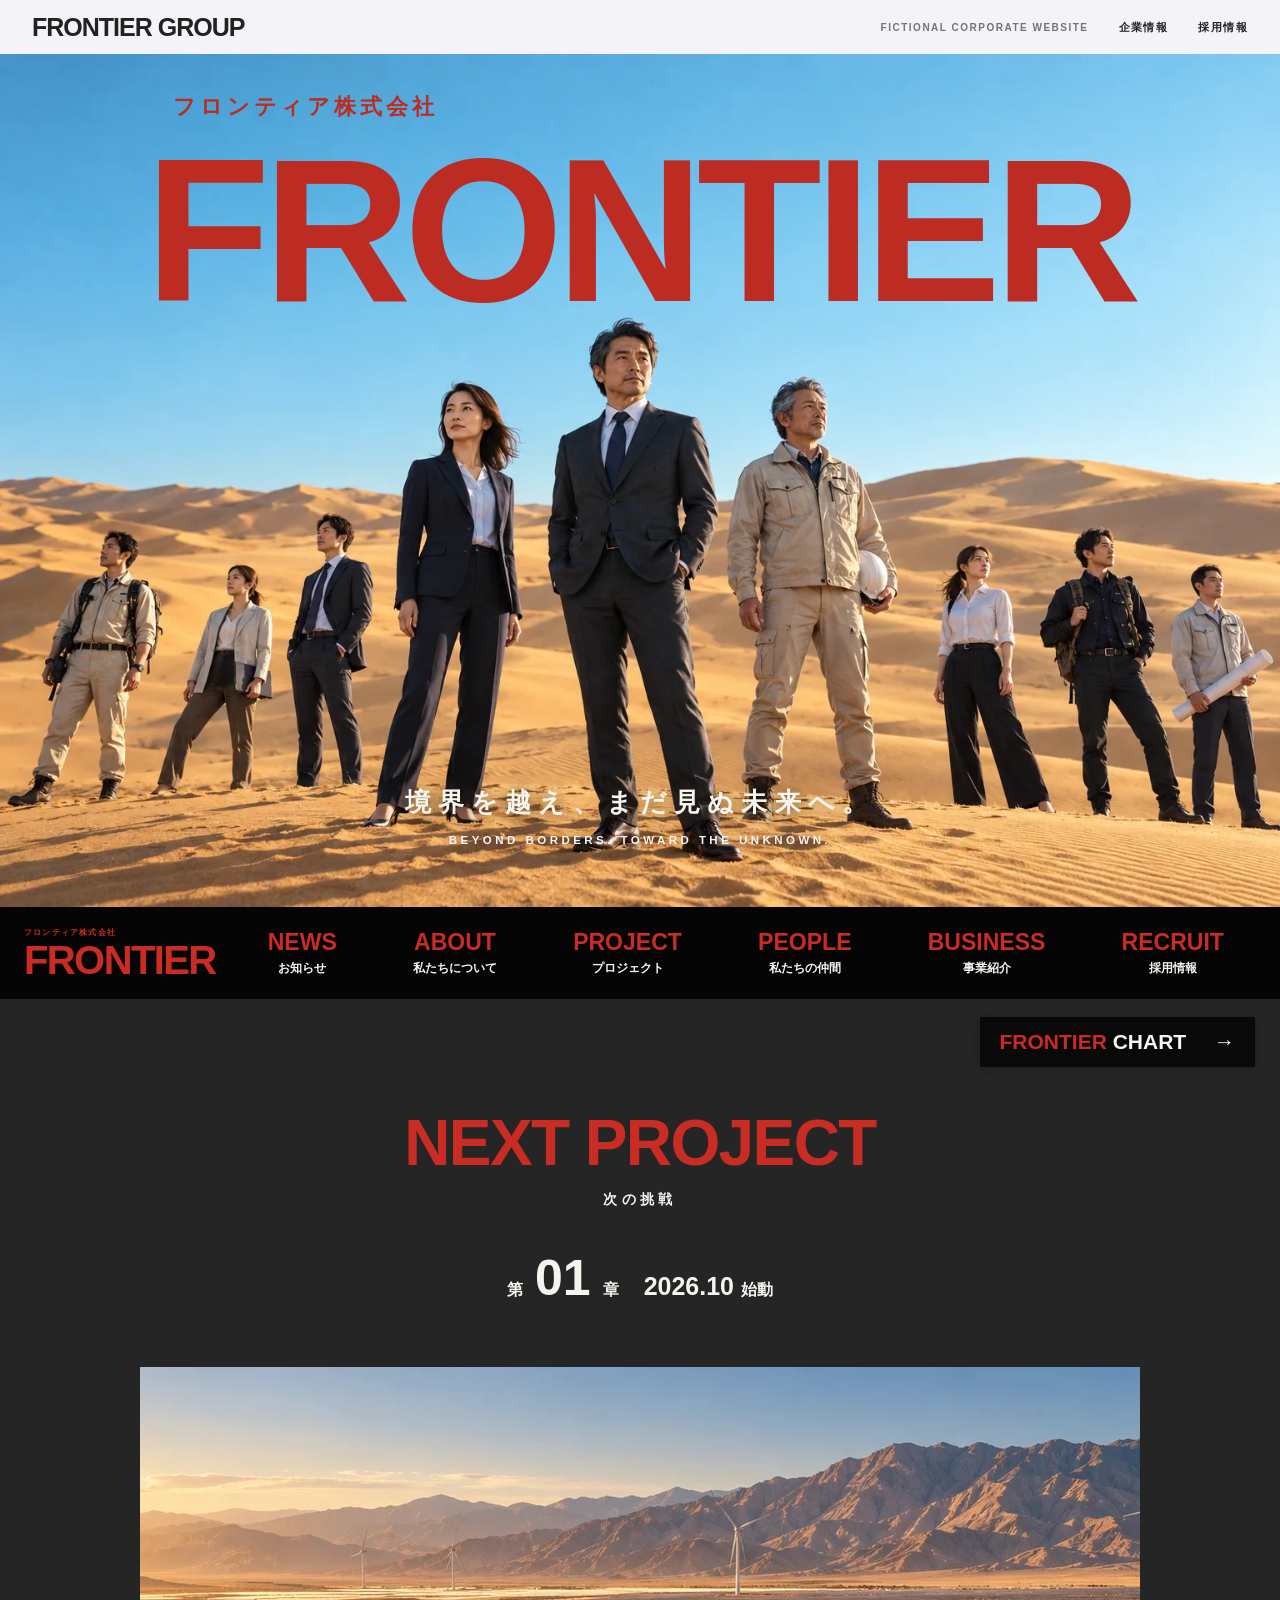
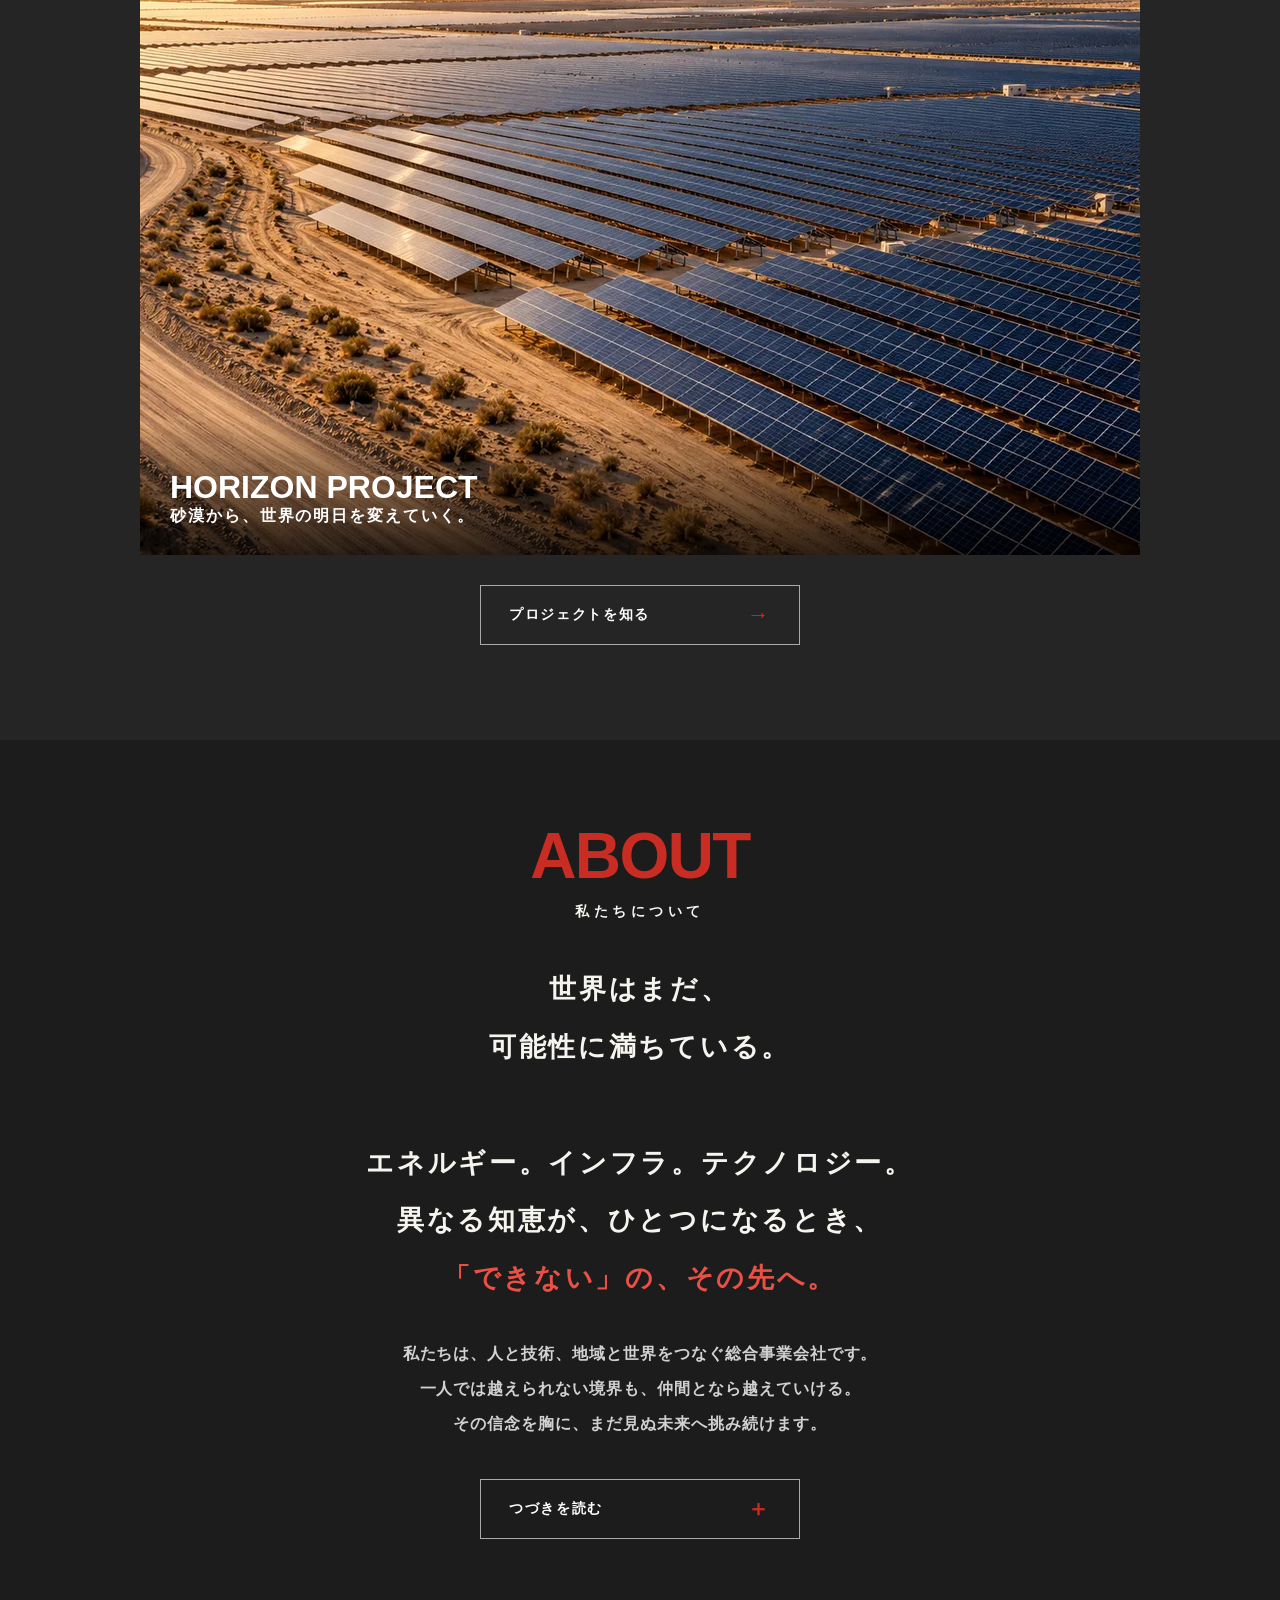
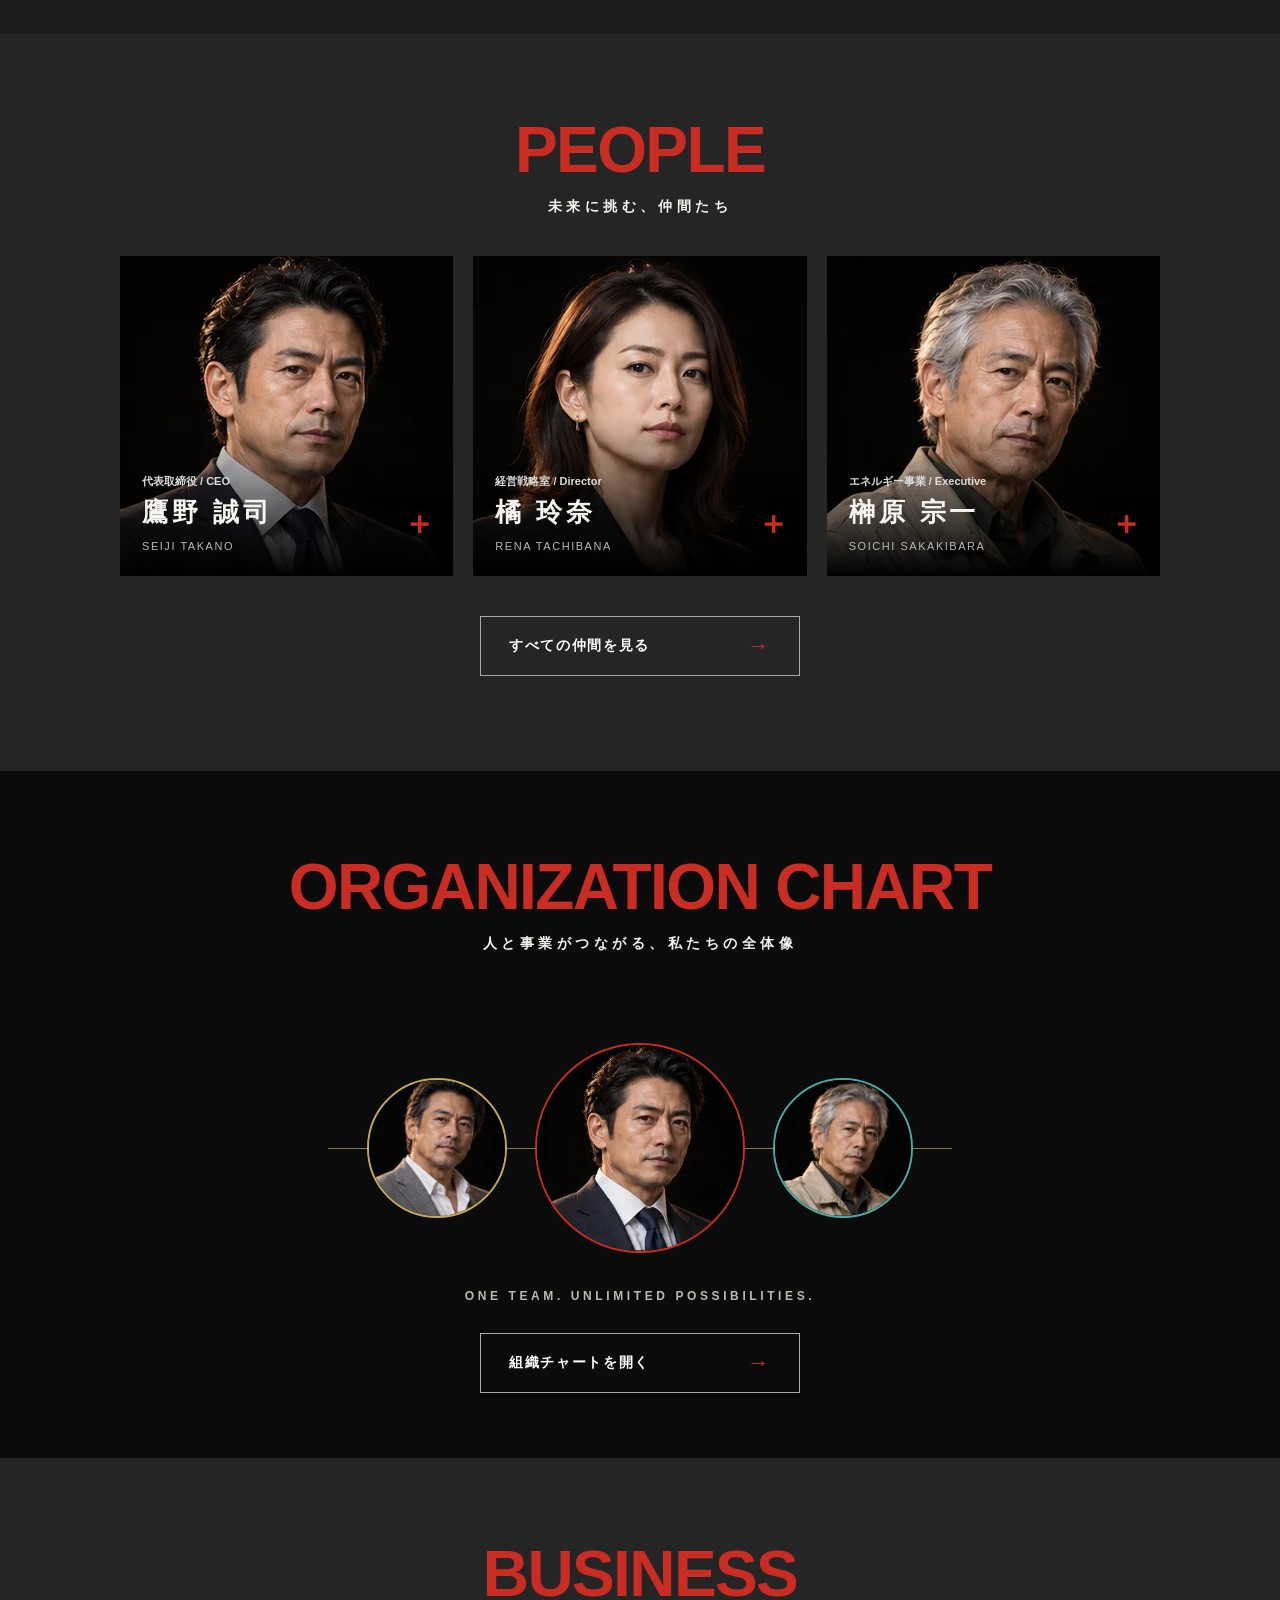
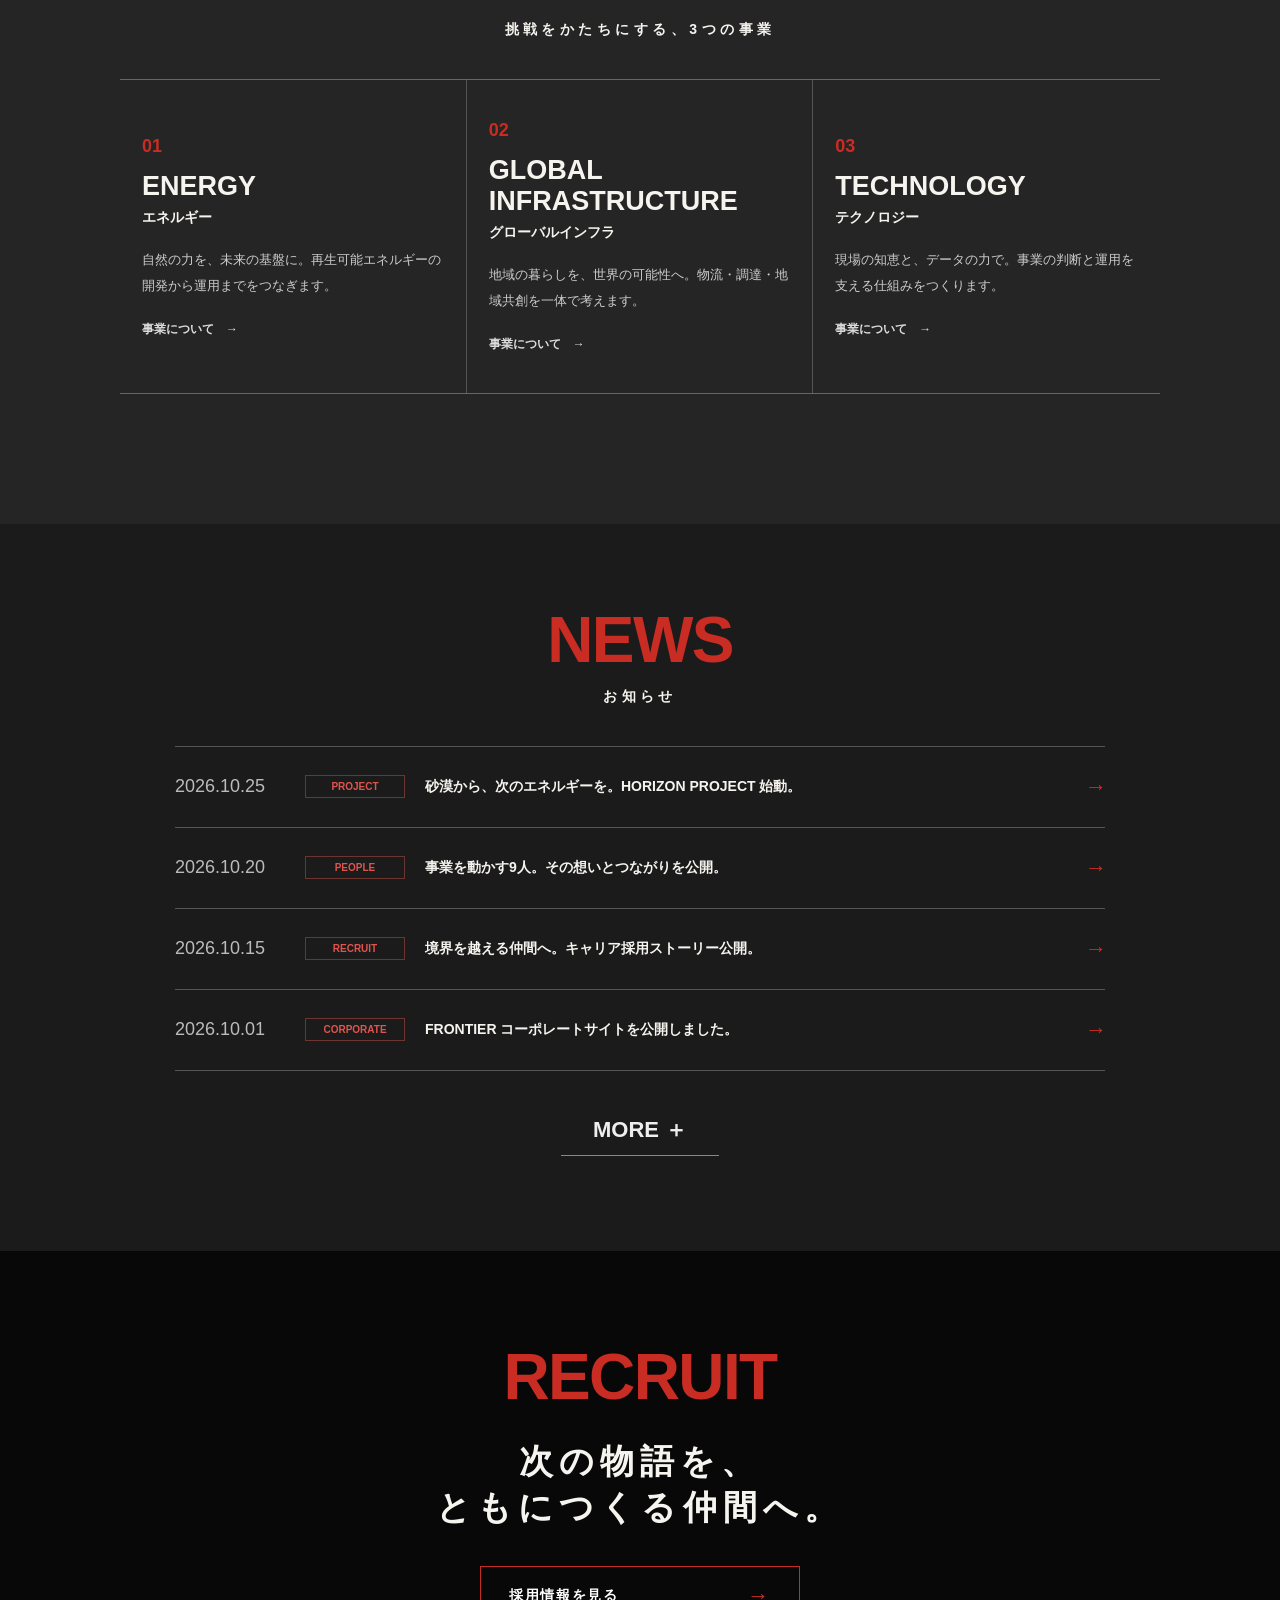
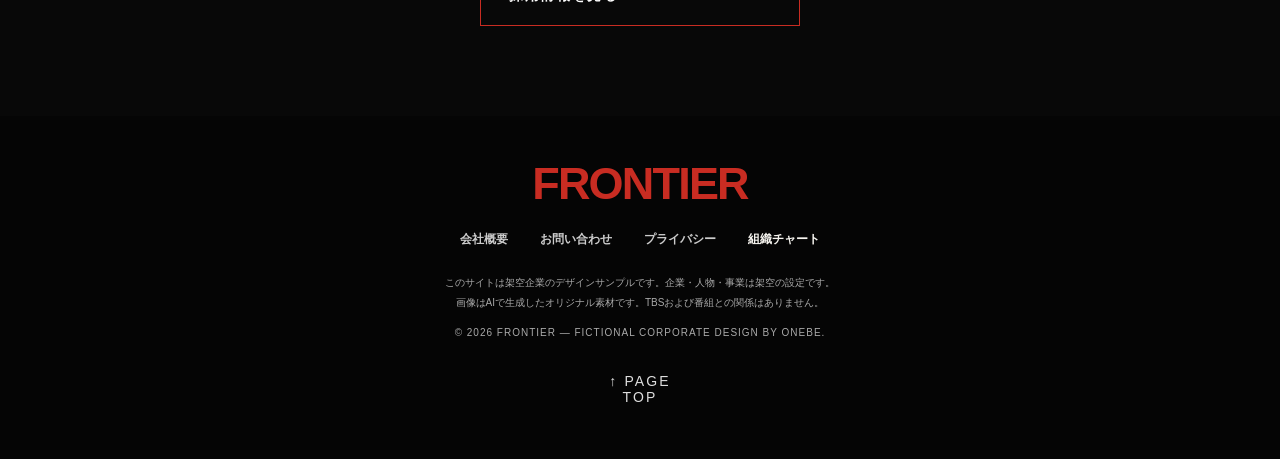
==== index.html @ ee570818 "Build FRONTIER corporate website and interactive organization chart" ====
<!doctype html><html lang="ja"><head><meta charset="UTF-8"><meta name="viewport" content="width=device-width,initial-scale=1"><title>境界を越え、まだ見ぬ未来へ。｜FRONTIER</title><meta name="description" content="境界を越え、まだ見ぬ未来へ。架空の総合事業会社FRONTIERの企業サイト。OneBeによるデザインスタディです。"><meta name="robots" content="noindex,nofollow"><meta name="theme-color" content="#090909"><meta property="og:title" content="FRONTIER — 境界を越え、まだ見ぬ未来へ。"><meta property="og:description" content="架空企業のコーポレートサイトと、事業をつなぐインタラクティブ組織チャート。"><meta property="og:type" content="website"><meta property="og:image" content="https://onebe-inc.github.io/frontier-corporate-demo/assets/og.jpg"><meta property="og:url" content="https://onebe-inc.github.io/frontier-corporate-demo/"><link rel="canonical" href="https://onebe-inc.github.io/frontier-corporate-demo/"><link rel="stylesheet" href="styles.css"><link rel="icon" href="data:,"><script defer src="data.js"></script><script defer src="app.js"></script></head><body id="top"><a class="skip" href="#main">本文へ移動</a><header class="utility"><strong>FRONTIER GROUP</strong><div class="utility-right"><span class="demo">FICTIONAL CORPORATE WEBSITE</span><a href="#about">企業情報</a><a href="#recruit">採用情報</a></div></header><section class="hero" aria-labelledby="hero-heading"><picture><source media="(max-width:680px)" srcset="assets/hero-mobile.webp"><img src="assets/hero.webp" width="1536" height="1024" alt="広大な砂漠に立つ、フロンティアの9人の仲間。AI生成による架空の人物。" fetchpriority="high"></picture><h1 class="hero-title" id="hero-heading"><small>フロンティア株式会社</small>FRONTIER</h1><div class="hero-copy">境界を越え、まだ見ぬ未来へ。<small>BEYOND BORDERS. TOWARD THE UNKNOWN.</small></div></section><nav class="nav" aria-label="メインナビゲーション"><a class="brand" href="./" aria-label="FRONTIER トップ"><small>フロンティア株式会社</small>FRONTIER</a><button class="menu-toggle" aria-expanded="false" aria-controls="nav-links">MENU ＋</button><div class="nav-links" id="nav-links"><a href="#news"><b>NEWS</b><span>お知らせ</span></a><a href="#about"><b>ABOUT</b><span>私たちについて</span></a><a href="#project"><b>PROJECT</b><span>プロジェクト</span></a><a href="#people"><b>PEOPLE</b><span>私たちの仲間</span></a><a href="#business"><b>BUSINESS</b><span>事業紹介</span></a><a href="#recruit"><b>RECRUIT</b><span>採用情報</span></a></div></nav><main id="main"><div class="board-link"><a href="chart/"><em>FRONTIER</em> CHART <span>→</span></a></div><section class="section project-section" id="project"><div class="section-inner"><h2 class="section-heading">NEXT PROJECT</h2><p class="section-subtitle">次の挑戦</p><p class="project-kicker"><span>第</span><strong>01</strong><span>章</span>　2026.10 <span>始動</span></p><button class="project-photo" data-content="project" aria-label="HORIZON PROJECTの詳細を見る" style="padding:0;border:0;color:white;background:#111"><img src="assets/project.webp" width="1400" height="788" loading="lazy" decoding="async" alt="砂漠の太陽光発電施設と風力タービン。架空プロジェクトのイメージ。"><span class="project-caption"><b>HORIZON PROJECT</b><span>砂漠から、世界の明日を変えていく。</span></span></button><button class="outline-link" data-content="project">プロジェクトを知る<span class="arrow">→</span></button></div></section><section class="section intro" id="about"><div class="section-inner"><h2 class="section-heading">ABOUT</h2><p class="section-subtitle">私たちについて</p><p class="intro-copy">世界はまだ、<br>可能性に満ちている。<br><br>エネルギー。インフラ。テクノロジー。<br>異なる知恵が、ひとつになるとき、<br><span class="accent">「できない」の、その先へ。</span><br><span class="small-copy">私たちは、人と技術、地域と世界をつなぐ総合事業会社です。<br>一人では越えられない境界も、仲間となら越えていける。<br>その信念を胸に、まだ見ぬ未来へ挑み続けます。</span></p><div class="intro-expand" id="intro-expand" hidden>FRONTIERが大切にするのは、現場で考え、ともにつくること。地域の暮らしに耳を傾け、異なる専門性を持つチームが、事業の構想から運用まで関わります。私たちの挑戦は、次の世代へ続く選択肢を増やすことです。</div><button class="outline-link" id="about-more" aria-expanded="false" aria-controls="intro-expand">つづきを読む<span class="arrow">＋</span></button></div></section><section class="section" id="people"><div class="section-inner"><h2 class="section-heading">PEOPLE</h2><p class="section-subtitle">未来に挑む、仲間たち</p><div class="people-grid"><button class="person-card" data-person="1" aria-label="鷹野 誠司のプロフィールを見る"><img src="assets/person-1.webp" width="480" height="320" loading="lazy" decoding="async" alt="鷹野 誠司の架空ポートレート"><span class="person-caption"><small>代表取締役 / CEO</small><strong>鷹野 誠司</strong><em>SEIJI TAKANO</em></span><span class="plus" aria-hidden="true">＋</span></button><button class="person-card" data-person="2" aria-label="橘 玲奈のプロフィールを見る"><img src="assets/person-2.webp" width="480" height="320" loading="lazy" decoding="async" alt="橘 玲奈の架空ポートレート"><span class="person-caption"><small>経営戦略室 / Director</small><strong>橘 玲奈</strong><em>RENA TACHIBANA</em></span><span class="plus" aria-hidden="true">＋</span></button><button class="person-card" data-person="3" aria-label="榊原 宗一のプロフィールを見る"><img src="assets/person-3.webp" width="480" height="320" loading="lazy" decoding="async" alt="榊原 宗一の架空ポートレート"><span class="person-caption"><small>エネルギー事業 / Executive</small><strong>榊原 宗一</strong><em>SOICHI SAKAKIBARA</em></span><span class="plus" aria-hidden="true">＋</span></button></div><a class="outline-link" href="chart/">すべての仲間を見る<span class="arrow">→</span></a></div></section><section class="section network-section"><h2 class="section-heading">ORGANIZATION CHART</h2><p class="section-subtitle">人と事業がつながる、私たちの全体像</p><a class="network-preview" href="chart/" aria-label="組織チャートを開く"><img src="assets/person-9.webp" width="140" height="140" loading="lazy" alt="海外事業"><img src="assets/person-1.webp" width="210" height="210" loading="lazy" alt="経営"><img src="assets/person-3.webp" width="140" height="140" loading="lazy" alt="エネルギー事業"><span class="network-word">ONE TEAM. UNLIMITED POSSIBILITIES.</span></a><a class="outline-link" href="chart/">組織チャートを開く<span class="arrow">→</span></a></section><section class="section" id="business"><div class="section-inner"><h2 class="section-heading">BUSINESS</h2><p class="section-subtitle">挑戦をかたちにする、3つの事業</p><div class="business-list"><button class="business-item" data-content="energy"><span class="num">01</span><h3>ENERGY</h3><b>エネルギー</b><p>自然の力を、未来の基盤に。再生可能エネルギーの開発から運用までをつなぎます。</p><span class="business-more">事業について　→</span></button><button class="business-item" data-content="global"><span class="num">02</span><h3>GLOBAL INFRASTRUCTURE</h3><b>グローバルインフラ</b><p>地域の暮らしを、世界の可能性へ。物流・調達・地域共創を一体で考えます。</p><span class="business-more">事業について　→</span></button><button class="business-item" data-content="technology"><span class="num">03</span><h3>TECHNOLOGY</h3><b>テクノロジー</b><p>現場の知恵と、データの力で。事業の判断と運用を支える仕組みをつくります。</p><span class="business-more">事業について　→</span></button></div></div></section><section class="section news-section" id="news"><div class="section-inner"><h2 class="section-heading">NEWS</h2><p class="section-subtitle">お知らせ</p><div class="news-list"><button class="news-row"  data-content="project"><time>2026.10.25</time><span class="tag">PROJECT</span><strong>砂漠から、次のエネルギーを。HORIZON PROJECT 始動。</strong><span class="arrow">→</span></button><button class="news-row"  data-content="people"><time>2026.10.20</time><span class="tag">PEOPLE</span><strong>事業を動かす9人。その想いとつながりを公開。</strong><span class="arrow">→</span></button><button class="news-row"  data-content="recruit"><time>2026.10.15</time><span class="tag">RECRUIT</span><strong>境界を越える仲間へ。キャリア採用ストーリー公開。</strong><span class="arrow">→</span></button><button class="news-row"  data-content="launch"><time>2026.10.01</time><span class="tag">CORPORATE</span><strong>FRONTIER コーポレートサイトを公開しました。</strong><span class="arrow">→</span></button><button class="news-row extra-news" hidden data-content="global"><time>2026.09.24</time><span class="tag">BUSINESS</span><strong>地域とともにつくる、これからのインフラ。</strong><span class="arrow">→</span></button><button class="news-row extra-news" hidden data-content="technology"><time>2026.09.10</time><span class="tag">TECHNOLOGY</span><strong>現場の知恵とデータを、ひとつの力に。</strong><span class="arrow">→</span></button></div><button class="more-button" id="news-more" aria-expanded="false">MORE ＋</button></div></section><section class="recruit" id="recruit"><h2 class="section-heading">RECRUIT</h2><p>次の物語を、<br>ともにつくる仲間へ。</p><button class="outline-link" data-content="recruit">採用情報を見る<span class="arrow">→</span></button></section></main><footer class="footer"><a class="brand" href="#top">FRONTIER</a><div class="footer-links"><button data-content="company">会社概要</button><button data-content="contact">お問い合わせ</button><button data-content="privacy">プライバシー</button><a href="chart/">組織チャート</a></div><p>このサイトは架空企業のデザインサンプルです。企業・人物・事業は架空の設定です。<br>画像はAIで生成したオリジナル素材です。TBSおよび番組との関係はありません。</p><p class="copyright">© 2026 FRONTIER — FICTIONAL CORPORATE DESIGN BY ONEBE.</p><a class="top-link" href="#top">↑ PAGE TOP</a></footer><dialog id="detail-dialog" aria-labelledby="dialog-title"><button class="dialog-close" aria-label="閉じる">×</button><div class="dialog-content" id="dialog-content"></div></dialog></body></html>
---- styles.css ----
@font-face{font-family:Oswald;src:url('./assets/oswald.woff2') format('woff2');font-style:normal;font-weight:600 700;font-display:swap}
:root{--red:#c82c22;--bg:#252525;--ink:#f6f4ef;--muted:#c0bdb9;--line:#505050;--english:Oswald,Impact,'Arial Narrow',sans-serif}
*{box-sizing:border-box}html{scroll-behavior:smooth;scroll-padding-top:100px}body{margin:0;background:var(--bg);color:var(--ink);font-family:'Noto Sans JP','Yu Gothic',Meiryo,sans-serif;font-weight:600}button,input,textarea,select{font:inherit}a{color:inherit;text-decoration:none}button{color:inherit;cursor:pointer}img{display:block;max-width:100%}button,a{-webkit-tap-highlight-color:transparent}a:focus-visible,button:focus-visible,input:focus-visible,textarea:focus-visible,select:focus-visible{outline:3px solid #f0ce50;outline-offset:5px}button{border:0}::selection{background:var(--red);color:white}[hidden]{display:none!important}.skip{position:fixed;left:12px;top:-60px;background:white;color:black;padding:12px;z-index:100}.skip:focus{top:10px}.english{font-family:var(--english);font-weight:700}.utility{height:54px;background:#f4f3f7;color:#222;display:flex;align-items:center;justify-content:space-between;padding:0 32px;font-size:11px;letter-spacing:.13em}.utility strong{font-family:var(--english);font-size:25px;letter-spacing:-.04em}.utility-right{display:flex;gap:30px;align-items:center}.utility .demo{color:#737373;font-size:10px;letter-spacing:.15em}
.hero{position:relative;width:100%;aspect-ratio:3/2;overflow:hidden;background:#7cb8da}.hero>picture,.hero>picture img{width:100%;height:100%;object-fit:cover}.hero-title{position:absolute;top:6.5%;left:0;width:100%;margin:0;text-align:center;color:#bd2c23;line-height:.95;font:700 clamp(60px,17.5vw,290px)/1 var(--english);letter-spacing:-.035em}.hero-title small{display:block;font:800 clamp(12px,1.7vw,28px)/1.4 'Yu Gothic',sans-serif;letter-spacing:.18em;text-align:left;margin-left:13.5%;margin-bottom:.25em}.hero-copy{position:absolute;bottom:6.5%;left:0;width:100%;text-align:center;text-shadow:0 2px 18px #392615;font-size:clamp(14px,2vw,30px);letter-spacing:.28em}.hero-copy small{display:block;font:600 clamp(9px,.9vw,14px)/2 var(--english);letter-spacing:.3em;margin-top:9px}.nav{position:sticky;top:0;background:#050505;z-index:30;min-height:90px;display:flex;align-items:center;padding:12px 24px;gap:20px}.brand{font:700 40px/1 var(--english);letter-spacing:-.04em;color:var(--red);white-space:nowrap}.brand small{display:block;font:800 8px/1.8 'Yu Gothic',sans-serif;letter-spacing:.15em}.nav-links{display:flex;align-items:center;justify-content:space-around;width:100%;gap:12px}.nav-links a{display:flex;flex-direction:column;text-align:center;gap:3px;padding:10px 8px}.nav-links a b{font:700 clamp(16px,1.8vw,26px)/1.2 var(--english);color:var(--red)}.nav-links a span{font-size:12px;white-space:nowrap}.nav-links a:hover b{color:white}.nav-links a.active b{color:white}.menu-toggle{display:none;background:none;font:600 16px var(--english);padding:10px}.board-link{display:flex;justify-content:flex-end;padding:18px 25px 0;background:var(--bg)}.board-link a{background:#090909;padding:13px 20px;font:700 21px var(--english);box-shadow:0 2px 8px #0003}.board-link em{font-style:normal;color:var(--red)}.board-link span{margin-left:22px}
.section{padding:80px 24px 95px;text-align:center}.section-heading{margin:0;color:var(--red);font:700 clamp(42px,5vw,70px)/1.15 var(--english);letter-spacing:-.025em}.section-subtitle{margin:10px 0 40px;font-size:14px;letter-spacing:.32em}.section-inner{width:min(1040px,100%);margin:auto}.project-section{padding-top:40px}.project-kicker{font:600 25px var(--english);margin:30px 0}.project-kicker strong{font-size:50px;margin:0 12px}.project-kicker span{font-family:'Yu Gothic',sans-serif;font-size:16px}.project-photo{position:relative;width:min(1000px,100%);margin:30px auto;overflow:hidden}.project-photo img{aspect-ratio:16/8.5;object-fit:cover;transition:transform .65s}.project-photo:hover img{transform:scale(1.025)}.project-caption{position:absolute;bottom:0;left:0;right:0;text-align:left;padding:50px 30px 28px;background:linear-gradient(transparent,#000c)}.project-caption b{font:700 32px var(--english);display:block}.project-caption span{font-size:16px;letter-spacing:.12em}.outline-link{display:inline-flex;align-items:center;justify-content:space-between;gap:50px;min-width:320px;border:1px solid #aaa;padding:18px 28px;background:transparent;color:white;font-size:14px;letter-spacing:.12em;transition:background .2s}.outline-link:hover{background:#080808}.outline-link .arrow{font-size:22px;line-height:1;color:var(--red)}.intro{background:#1c1c1c}.intro-copy{font-size:clamp(18px,2.1vw,29px);line-height:2.15;letter-spacing:.1em;margin:0 auto 38px;max-width:900px}.intro-copy .accent{color:#ea5045}.intro-copy .small-copy{font-size:16px;letter-spacing:.06em;line-height:2.2;display:block;margin:28px auto 0;max-width:680px;color:#d1d1d1}.intro-expand{max-width:680px;margin:30px auto;text-align:left;font-size:15px;line-height:2.2;color:#ccc}.people-grid{display:grid;grid-template-columns:repeat(3,1fr);gap:20px;margin:0 auto 40px}.person-card{position:relative;padding:0;background:#050505;text-align:left;overflow:hidden}.person-card img{width:100%;aspect-ratio:1/1.06;object-fit:cover;object-position:50% 30%;transition:transform .4s}.person-card:hover img{transform:scale(1.04)}.person-caption{position:absolute;bottom:0;left:0;right:0;padding:55px 22px 22px;background:linear-gradient(transparent,#000)}.person-caption small{font-size:11px;color:#ddd}.person-caption strong{display:block;font-size:26px;letter-spacing:.15em;margin:6px 0}.person-caption em{font:500 11px var(--english);font-style:normal;letter-spacing:.14em;color:#b9b9b9}.person-card .plus{position:absolute;right:18px;bottom:30px;color:var(--red);font-size:32px}.network-section{background:#0b0b0b;padding-bottom:65px}.network-preview{position:relative;max-width:780px;height:310px;margin:0 auto 30px;display:flex;align-items:center;justify-content:center;gap:28px}.network-preview:before{content:'';height:1px;background:#8c7850;position:absolute;top:50%;left:10%;right:10%}.network-preview img{width:140px;height:140px;object-fit:cover;border:2px solid #c6aa52;border-radius:50%;position:relative}.network-preview img:nth-child(2){width:210px;height:210px;border-color:var(--red)}.network-preview img:nth-child(3){border-color:#4aaba5}.network-preview .network-word{position:absolute;bottom:0;font:600 12px var(--english);letter-spacing:.3em;color:#bdb9b0}.business-list{display:grid;grid-template-columns:repeat(3,1fr);gap:0;border-top:1px solid #666;border-bottom:1px solid #666;margin:0 auto 35px}.business-item{padding:40px 22px;border-right:1px solid #555;text-align:left;background:none}.business-item:last-child{border-right:0}.business-item .num{font:600 18px var(--english);color:var(--red)}.business-item h3{font:700 27px var(--english);margin:14px 0 6px}.business-item b{font-size:14px}.business-item p{font-size:13px;font-weight:500;line-height:2;color:#ccc;margin:20px 0}.business-item:hover{background:#1c1c1c}.business-item .business-more{color:#ddd;font-size:12px}.news-section{background:#1b1b1b}.news-list{text-align:left;max-width:930px;margin:0 auto 34px;border-top:1px solid #555}.news-row{width:100%;display:grid;grid-template-columns:110px 100px 1fr 20px;align-items:center;gap:20px;padding:27px 0;border-bottom:1px solid #555;background:none;text-align:left}.news-row time{font:500 18px var(--english);color:#bbb}.news-row .tag{font-size:10px;color:#df554d;border:1px solid #6c3530;text-align:center;padding:5px}.news-row strong{font-size:14px;line-height:1.8}.news-row .arrow{color:var(--red);font-size:22px}.news-row:hover strong{color:#ed635b}.more-button{background:none;color:#eee;padding:10px 32px;font:600 22px var(--english);border-bottom:1px solid #888}.recruit{padding:90px 24px;background:#080808;text-align:center}.recruit p{font-size:clamp(20px,3vw,34px);letter-spacing:.18em;margin:25px auto 35px}.recruit .outline-link{border-color:var(--red)}.footer{text-align:center;padding:45px 24px 24px;background:#050505}.footer .brand{display:inline-block;font-size:45px}.footer-links{display:flex;justify-content:center;gap:32px;font-size:12px;margin:25px 0}.footer-links button{background:none;padding:0;color:#ccc;font-size:12px}.footer p{font-size:10px;color:#aaa;line-height:2;font-weight:500}.footer .copyright{font-family:Arial,sans-serif;font-size:10px;letter-spacing:.1em}.top-link{display:block;margin:30px auto;width:100px;font:500 14px var(--english);color:#ddd;letter-spacing:.15em}
dialog{border:1px solid #5c5c5c;background:#171717;color:white;width:min(760px,calc(100% - 32px));max-height:88dvh;padding:0;box-shadow:0 20px 90px #0009}dialog::backdrop{background:#000c;backdrop-filter:blur(6px)}.dialog-close{position:sticky;float:right;top:12px;right:12px;margin:12px 12px 0 0;background:#292929;color:white;font-size:24px;width:42px;height:42px;z-index:3}.dialog-content{padding:55px 45px 45px}.dialog-content .eyebrow{font:600 15px var(--english);color:#ed5146;letter-spacing:.15em}.dialog-content h2{font-size:28px;line-height:1.6;margin:15px 0 25px}.dialog-content p{font-size:15px;line-height:2.1;color:#ccc}.dialog-content img{width:100%;max-height:320px;object-fit:cover}.dialog-content dl{display:grid;grid-template-columns:110px 1fr;font-size:14px;line-height:1.9}.dialog-content dt,.dialog-content dd{padding:15px 0;border-bottom:1px solid #444;margin:0}.dialog-content dt{color:#aaa}.profile-layout{display:grid;grid-template-columns:220px 1fr;gap:30px}.profile-layout img{aspect-ratio:3/4;height:100%;max-height:360px;object-fit:cover}.profile-layout h2{margin:10px 0}.profile-layout blockquote{margin:20px 0;font-size:18px;line-height:1.8;color:#eee}.demo-note{font-size:11px!important;color:#aaa!important}.contact-form{display:grid;gap:16px}.contact-form label{display:grid;gap:8px;font-size:12px}.contact-form input,.contact-form textarea,.contact-form select{width:100%;color:white;background:#272727;border:1px solid #666;padding:12px;border-radius:0}.contact-form textarea{min-height:100px;resize:vertical}.contact-form .outline-link{min-width:0;text-align:center}.form-status{border-left:3px solid var(--red);padding:12px 18px;background:#252525}
/* The chart is a functional HTML diagram. All people are generated raster photos. */
.chart-page{height:100dvh;overflow:hidden;background:#070808}.chart-page .nav{height:88px;min-height:88px;position:absolute;inset:0 0 auto;background:#000e}.chart-main{position:absolute;inset:88px 0 62px;overflow:hidden}.chart-background{position:absolute;inset:0;background:radial-gradient(ellipse at 55% 44%,#25292188,transparent 65%),#080a0b}.chart-workspace{position:absolute;inset:0;overflow:hidden;touch-action:none;cursor:grab;outline:none}.chart-workspace.dragging{cursor:grabbing}.chart-world{width:1400px;height:840px;position:absolute;transform-origin:0 0;will-change:transform}.chart-node{position:absolute;width:144px;height:144px;border:2px solid var(--group-color,#888);border-radius:50%;background:#090909;padding:0;transform:translate(-50%,-50%);overflow:visible;box-shadow:0 0 18px #0009;transition:opacity .2s,border-color .2s}.chart-node img{width:100%;height:100%;object-fit:cover;border-radius:50%;pointer-events:none}.chart-node .node-name{position:absolute;bottom:-1px;left:0;right:0;padding:28px 0 14px;border-radius:0 0 72px 72px;background:linear-gradient(transparent,#000 75%);font-size:16px;text-align:center;pointer-events:none}.chart-node .node-name small{font-size:9px;display:block;margin-top:3px;font-weight:500;color:#ddd}.chart-node:hover{z-index:3;border-color:white;box-shadow:0 0 22px #ffffff30}.chart-node.selected{outline:3px solid white;outline-offset:5px;z-index:4}.chart-node.dimmed{opacity:.22}.chart-node .node-detail{display:none;position:absolute;top:154px;left:50%;transform:translateX(-50%);width:190px;font-size:11px;line-height:1.6;background:#111e;border:1px solid var(--group-color);padding:10px;z-index:5;pointer-events:none}.show-details .chart-node .node-detail{display:block}.chart-hub{position:absolute;transform:translate(-50%,-50%);text-align:center;pointer-events:none}.chart-hub b{font:600 18px var(--english);letter-spacing:.08em;color:var(--group-color)}.chart-hub span{display:block;padding:5px 15px;margin:5px 0;background:var(--group-color);color:#0a0a0a;font-size:14px}.chart-line{position:absolute;height:2px;transform-origin:left center;background:var(--line-color);opacity:.6;pointer-events:none}.chart-line.dashed{height:0;background:none;border-top:2px dashed var(--line-color)}.chart-line-label{position:absolute;font-size:10px;padding:4px 7px;background:#0c0d0e;color:#bebebe;transform:translate(-50%,-50%);letter-spacing:.08em;pointer-events:none}.chart-title-block{position:absolute;left:24px;top:22px;pointer-events:none;z-index:4}.chart-title-block h1{font:700 36px var(--english);color:var(--red);margin:0}.chart-title-block p{font-size:10px;letter-spacing:.17em;color:#aaa;margin:7px 0}.chart-legend{position:absolute;top:24px;right:25px;display:flex;gap:6px;z-index:5;flex-wrap:wrap;justify-content:flex-end;max-width:460px}.chart-legend button{background:#171818;border:1px solid #484848;padding:8px 12px;font-size:11px}.chart-legend button[aria-pressed=true]{border-color:var(--red);color:white;background:#3e1814}.chart-hint{position:absolute;bottom:19px;left:24px;color:#aaa;font-size:11px;letter-spacing:.1em;pointer-events:none}.zoom-controls{position:absolute;bottom:18px;right:20px;display:flex;flex-direction:column;gap:7px;z-index:6}.zoom-controls button{background:#252525;color:var(--red);width:46px;height:46px;font-size:28px}.zoom-controls button.fit{font-size:11px;color:white}.zoom-percent{text-align:center;font:500 11px var(--english);color:#aaa}.chart-bar{position:absolute;bottom:0;left:0;right:0;height:62px;background:#070707f5;display:flex;align-items:center;justify-content:space-between;padding:0 20px;z-index:10;border-top:1px solid #292929;gap:12px}.chart-bar .bar-title{font:700 26px var(--english);color:var(--red)}.chart-bar .chart-file{font:500 17px var(--english);letter-spacing:.06em}.chart-bar .chart-file span{font:600 10px 'Yu Gothic',sans-serif;margin-left:8px}.chart-bar .chart-actions{display:flex;gap:8px}.chart-actions button{background:#333;padding:10px 14px;font-size:11px}.chart-actions button:hover{background:#555}.chart-bar .return-link{font-size:11px;color:#ccc}.chart-disclaimer{position:absolute;right:84px;bottom:18px;font-size:9px;color:#888}.chart-page .dialog-content{padding-top:42px}.chart-page .board-link{display:none}
@media(min-width:1800px){.hero{max-height:1200px;aspect-ratio:auto}.hero-title{font-size:290px}.hero>picture img{object-position:50% 65%}}@media(max-width:1000px){.nav{padding:12px 16px;gap:20px}.brand{font-size:32px}.nav-links a b{font-size:19px}.nav-links a span{font-size:10px}.nav-links{gap:3px}.nav-links a{padding:8px 3px}.chart-title-block h1{font-size:28px}.chart-legend{top:90px;left:20px;right:auto;justify-content:flex-start}.chart-bar .chart-file{display:none}.chart-disclaimer{display:none}}
@media(max-width:680px){.utility{height:40px;padding:0 16px}.utility strong{font-size:19px}.utility .demo{font-size:8px;letter-spacing:.03em}.utility-right{gap:12px}.utility-right>a{display:none}.hero{aspect-ratio:3/3.5}.hero>picture img{object-position:50% 50%;width:100%;height:100%;object-fit:cover}.hero-title{top:6%;font-size:20vw;letter-spacing:-.04em}.hero-title small{margin-left:7%;font-size:11px;margin-bottom:5px}.hero-copy{font-size:14px;letter-spacing:.13em;bottom:5%}.hero-copy small{font-size:8px;letter-spacing:.17em}.nav{min-height:69px;justify-content:space-between;padding:9px 18px}.brand{font-size:31px}.brand small{font-size:6px}.menu-toggle{display:block}.nav-links{display:none;position:absolute;top:100%;left:0;right:0;background:#080808;grid-template-columns:1fr 1fr;padding:20px 20px 28px;border-top:1px solid #333;gap:14px;max-height:calc(100dvh - 70px);overflow:auto}.nav.open .nav-links{display:grid}.nav-links a{padding:14px;text-align:left;align-items:flex-start}.nav-links a b{font-size:25px}.nav-links a span{font-size:11px}.board-link{padding:13px 16px 0}.board-link a{font-size:17px;padding:10px 14px}.section{padding:60px 20px}.project-section{padding-top:34px}.section-heading{font-size:43px}.section-subtitle{font-size:11px;margin:10px 0 28px}.project-kicker{font-size:19px;margin:20px 0}.project-kicker strong{font-size:38px}.project-kicker span{font-size:12px}.project-photo{margin:25px auto}.project-photo img{aspect-ratio:4/3}.project-caption{padding:40px 15px 18px}.project-caption b{font-size:25px}.project-caption span{font-size:12px;letter-spacing:.02em}.outline-link{min-width:min(300px,100%);max-width:100%;padding:16px 22px;gap:25px;font-size:12px}.intro-copy{font-size:18px;line-height:2.2;letter-spacing:.03em}.intro-copy .small-copy{font-size:13px;text-align:left;line-height:2.2}.people-grid{gap:8px}.person-caption{padding:35px 8px 12px}.person-caption strong{font-size:15px;letter-spacing:.04em}.person-caption small{font-size:8px}.person-caption em{display:none}.person-card img{aspect-ratio:1/1.85;object-position:48% 40%}.person-card .plus{display:none}.network-preview{height:210px;gap:10px;margin-bottom:24px}.network-preview img{width:85px;height:85px}.network-preview img:nth-child(2){width:130px;height:130px}.network-preview .network-word{font-size:9px;letter-spacing:.17em}.business-list{grid-template-columns:1fr}.business-item{border-right:0;border-bottom:1px solid #555;padding:28px 10px}.business-item:last-child{border-bottom:0}.business-item h3{margin-top:8px}.business-item p{margin:14px 0;font-size:13px}.news-row{grid-template-columns:84px 1fr 14px;gap:9px;padding:22px 0}.news-row time{font-size:15px}.news-row .tag{grid-column:2;font-size:9px;width:max-content;padding:3px 8px}.news-row strong{grid-column:1/3;font-size:13px;grid-row:2}.news-row .arrow{grid-column:3;grid-row:1/3}.recruit{padding:65px 20px}.recruit p{font-size:19px;line-height:1.9}.footer-links{gap:20px;flex-wrap:wrap}.footer{padding:35px 20px 20px}.dialog-content{padding:50px 22px 28px}.dialog-content h2{font-size:23px}.dialog-content p{font-size:13px}.profile-layout{grid-template-columns:1fr;gap:18px}.profile-layout img{width:100%;height:220px;object-position:50% 25%}.profile-layout blockquote{font-size:17px}.dialog-content dl{grid-template-columns:80px 1fr;font-size:12px}.chart-page .nav{height:69px;min-height:69px}.chart-main{top:69px;bottom:105px}.chart-title-block{top:18px;left:16px}.chart-title-block h1{font-size:29px}.chart-title-block p{font-size:9px}.chart-legend{top:84px;left:16px;right:16px;gap:5px}.chart-legend button{font-size:9px;padding:7px 8px}.chart-bar{height:105px;flex-wrap:wrap;padding:12px 16px;gap:10px}.chart-bar .bar-title{font-size:22px}.chart-bar .chart-actions{width:100%}.chart-actions button{flex:1;font-size:10px;padding:9px}.chart-bar .return-link{font-size:10px}.chart-hint{font-size:9px;left:16px;bottom:15px;max-width:200px;line-height:1.8}.zoom-controls{right:12px;bottom:15px;gap:5px}.zoom-controls button{width:40px;height:40px}.chart-node .node-name{font-size:17px}.chart-node .node-name small{font-size:10px}}
.hero-title{top:4.5%;font-size:clamp(60px,16vw,270px)}
.chart-node{width:180px;height:180px}.chart-node .node-name{font-size:19px;border-radius:0 0 90px 90px}.chart-node .node-name small{font-size:10px}.chart-node .node-detail{top:190px}
@media(max-width:680px){.hero-title{top:6%;font-size:20vw}.chart-node .node-name{font-size:19px}}
@media(prefers-reduced-motion:reduce){html{scroll-behavior:auto}*,*:before,*:after{animation:none!important;transition:none!important}}
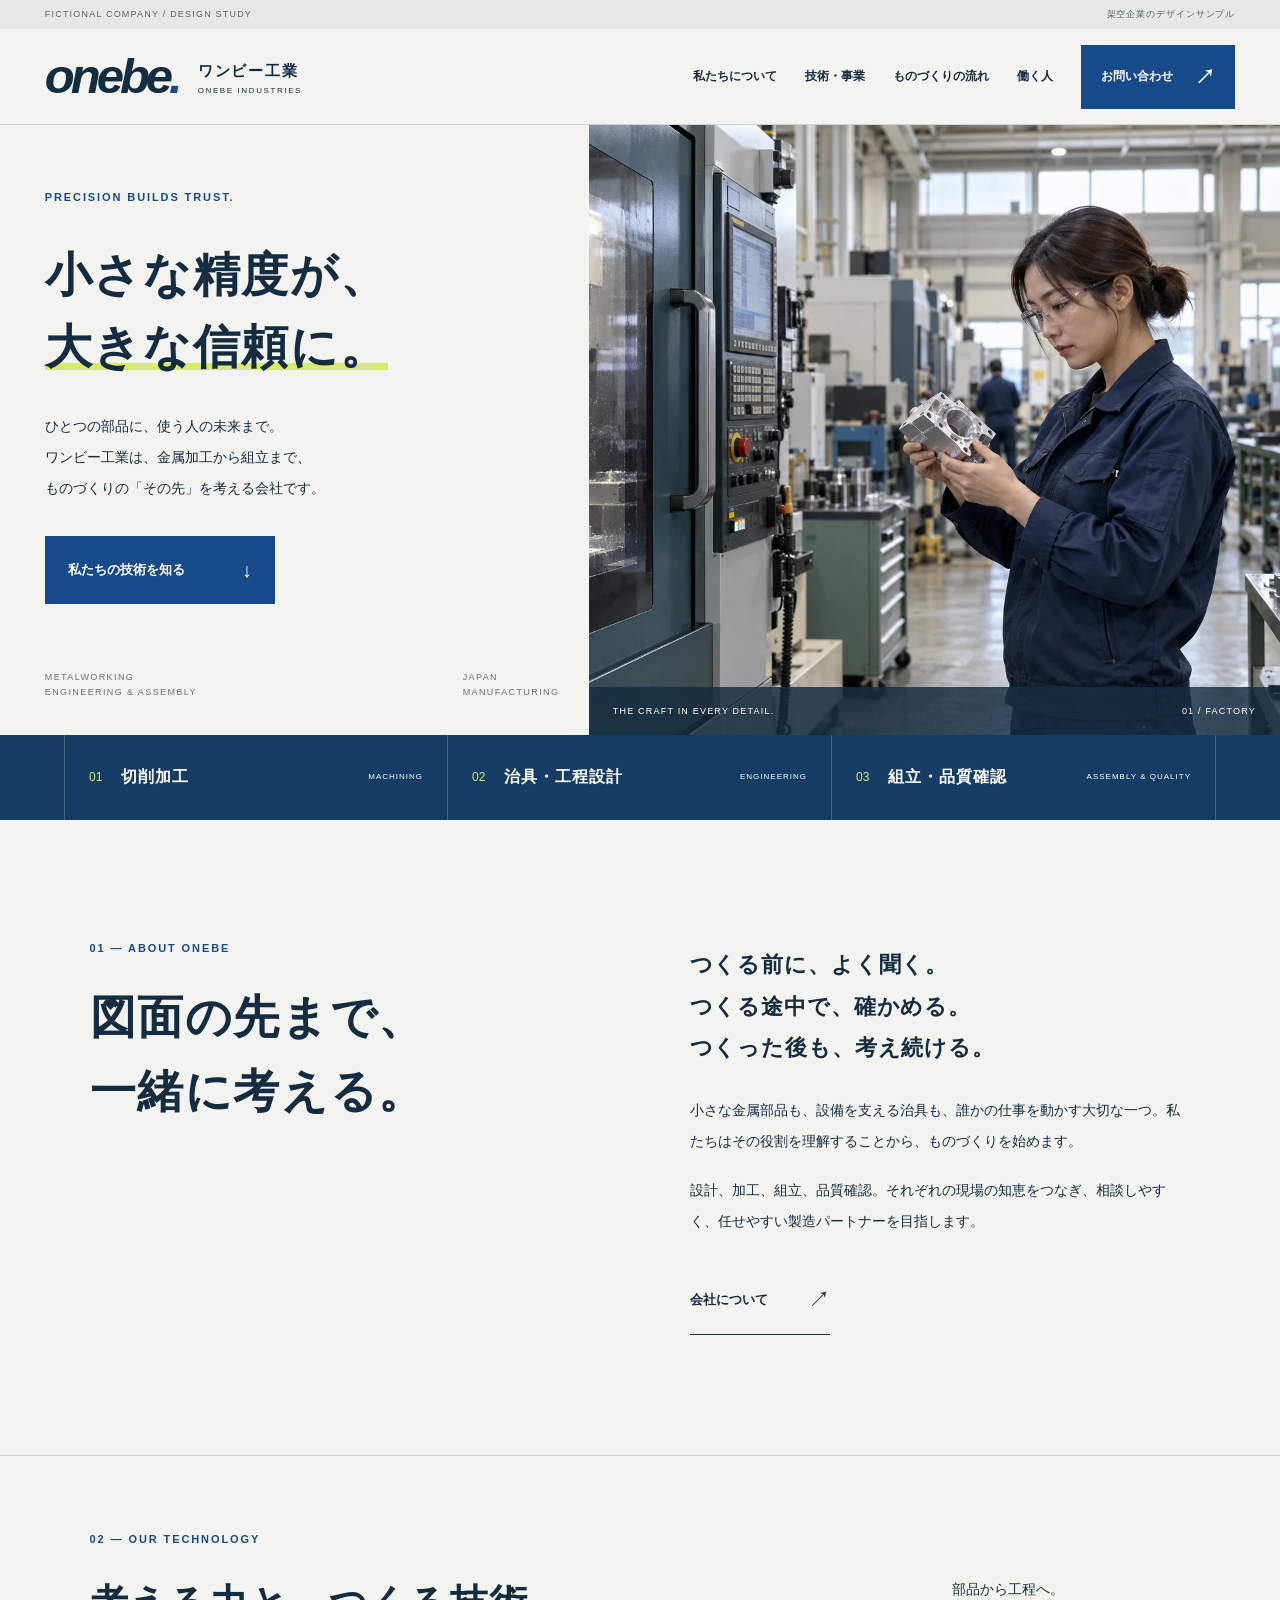
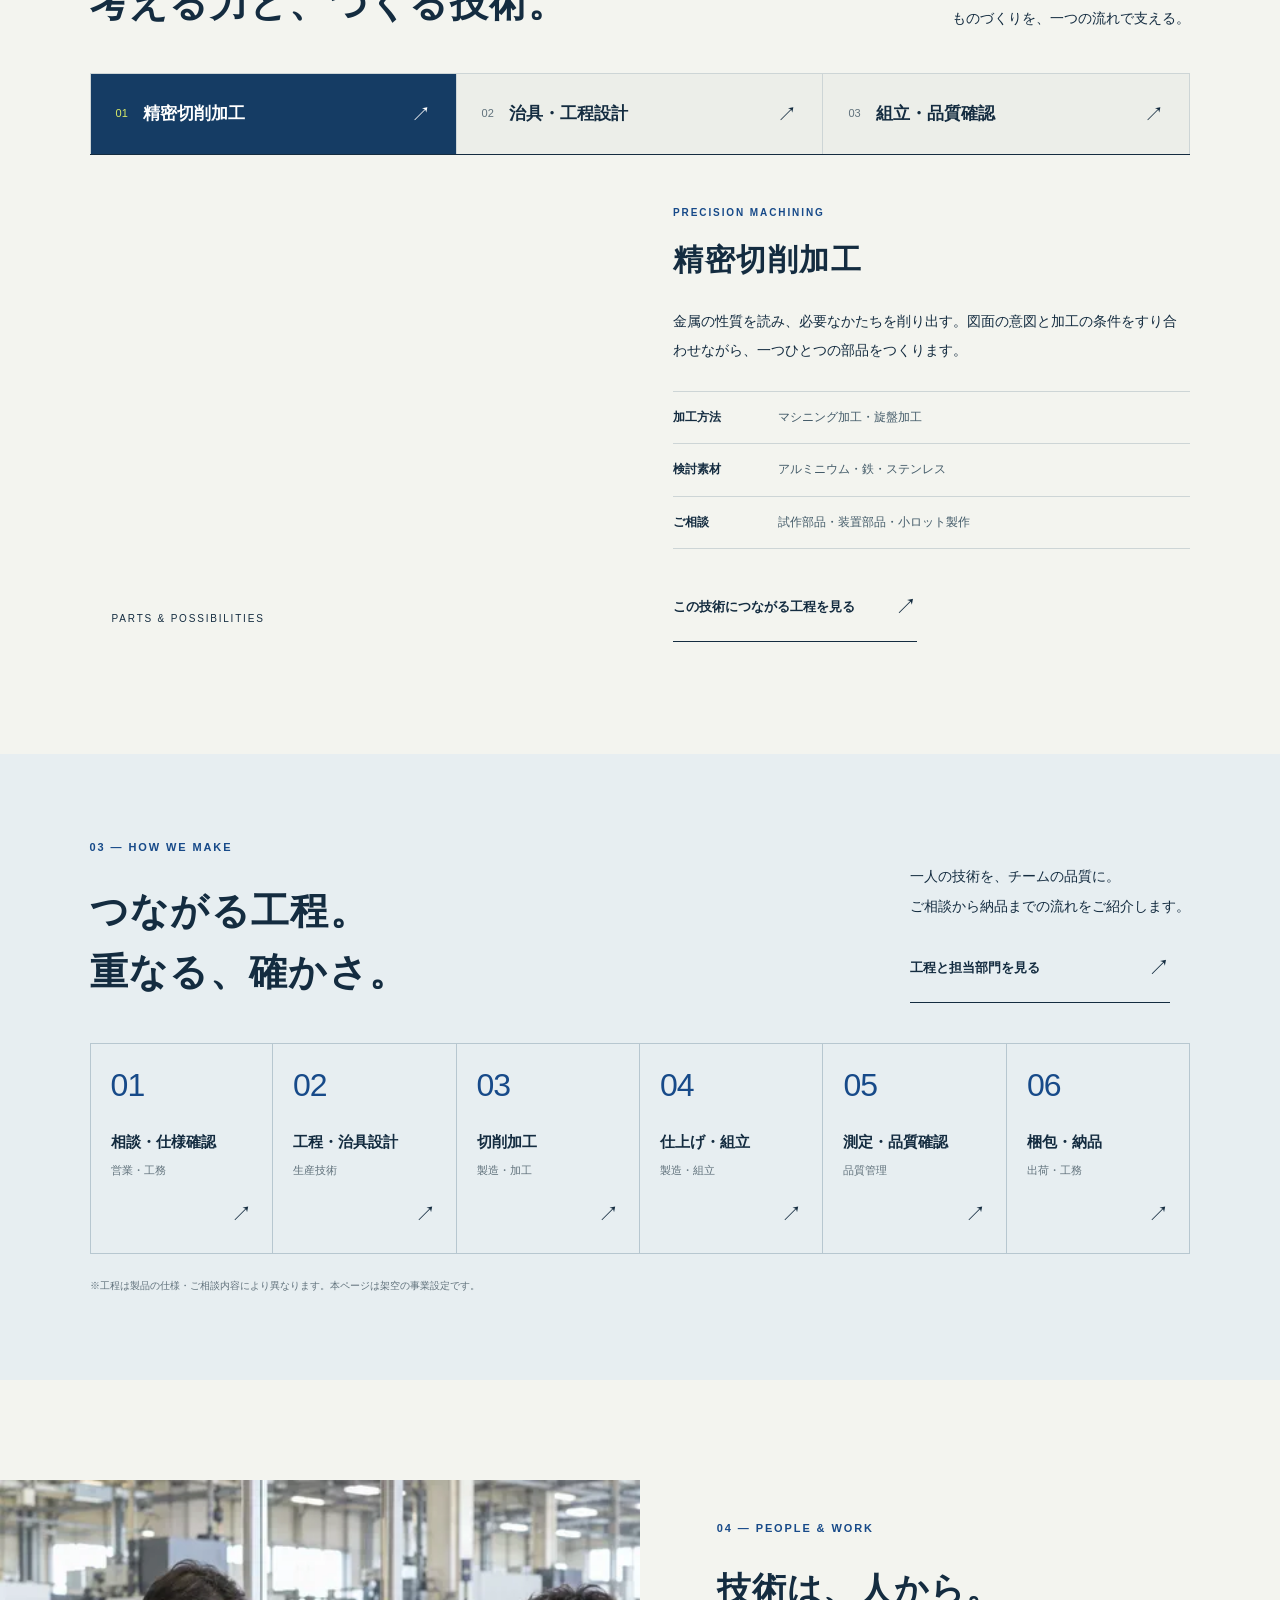
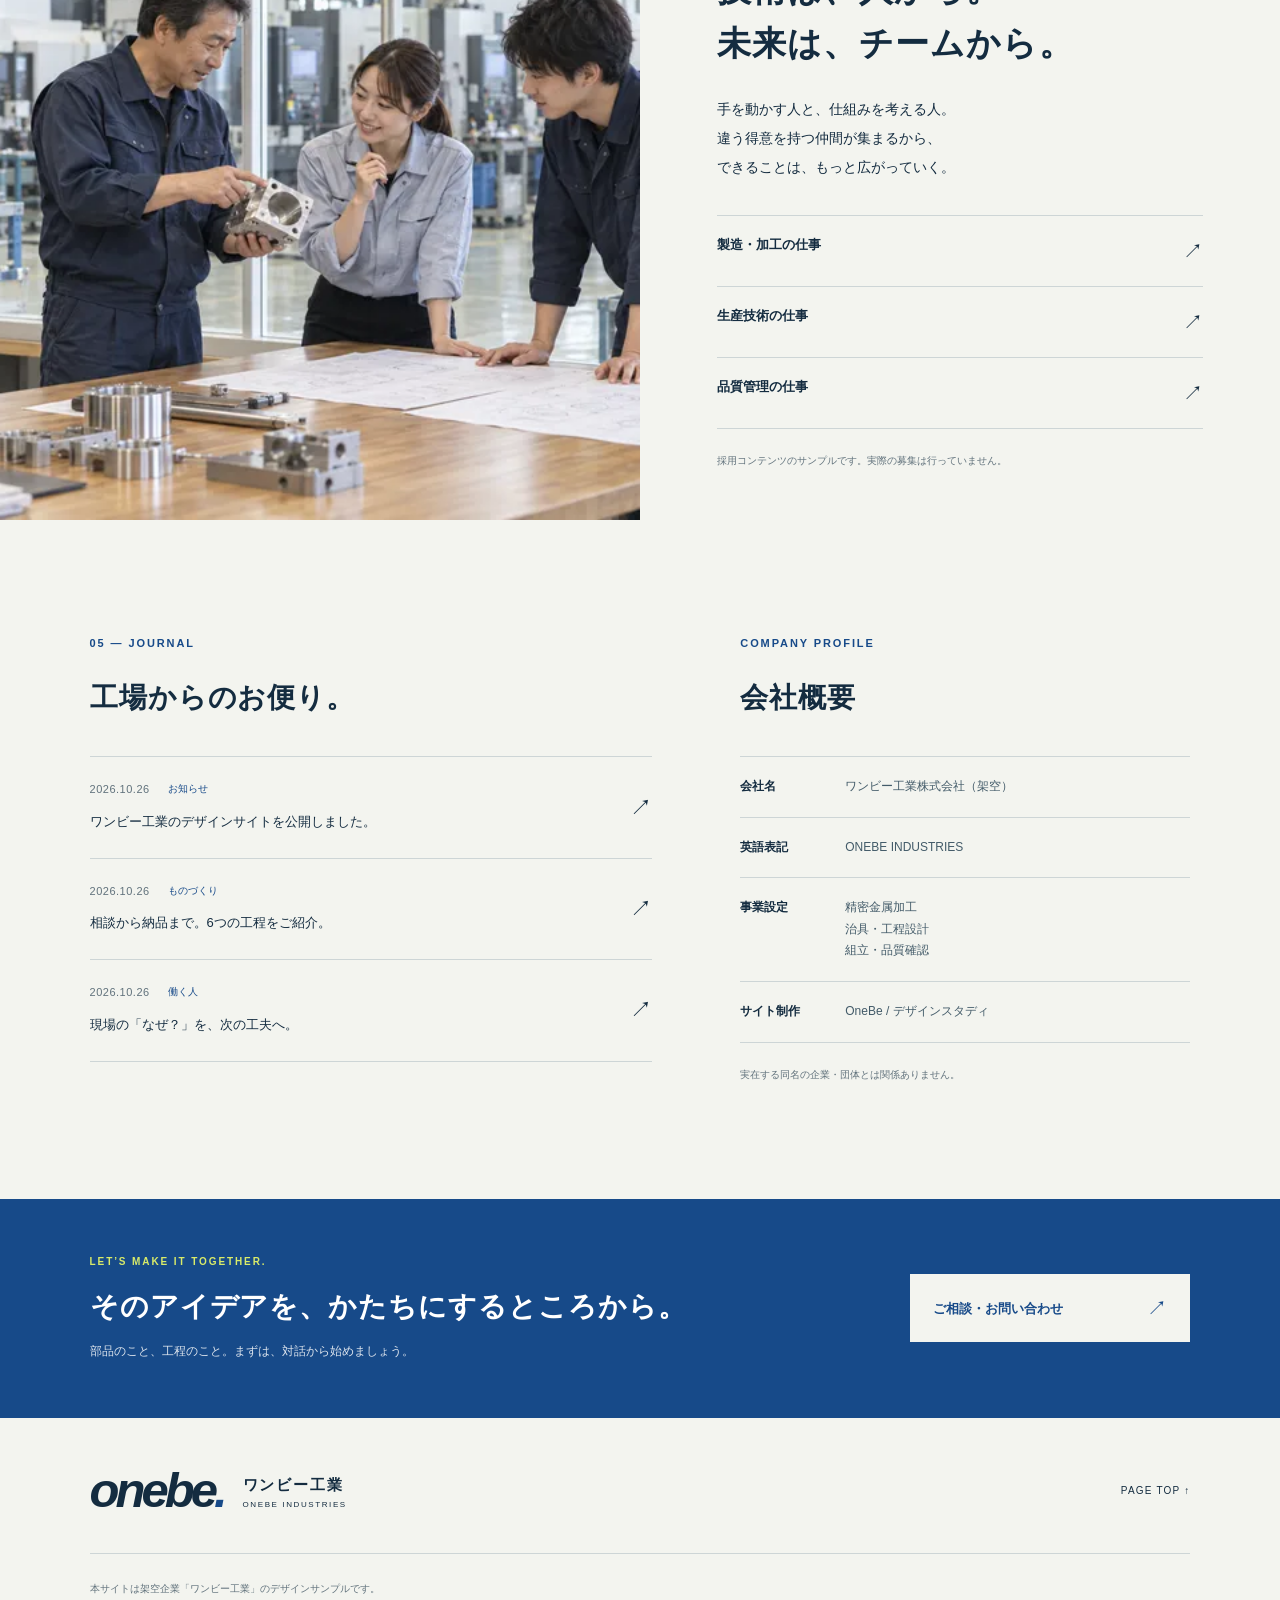
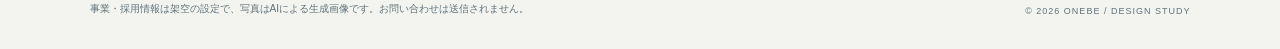
==== commit 8f3d952d: "Redesign as OneBe Industries manufacturing company" ====
--- a/index.html
+++ b/index.html
@@ -1 +1 @@
-<!doctype html><html lang="ja"><head><meta charset="UTF-8"><meta name="viewport" content="width=device-width,initial-scale=1"><title>境界を越え、まだ見ぬ未来へ。｜FRONTIER</title><meta name="description" content="境界を越え、まだ見ぬ未来へ。架空の総合事業会社FRONTIERの企業サイト。OneBeによるデザインスタディです。"><meta name="robots" content="noindex,nofollow"><meta name="theme-color" content="#090909"><meta property="og:title" content="FRONTIER — 境界を越え、まだ見ぬ未来へ。"><meta property="og:description" content="架空企業のコーポレートサイトと、事業をつなぐインタラクティブ組織チャート。"><meta property="og:type" content="website"><meta property="og:image" content="https://onebe-inc.github.io/frontier-corporate-demo/assets/og.jpg"><meta property="og:url" content="https://onebe-inc.github.io/frontier-corporate-demo/"><link rel="canonical" href="https://onebe-inc.github.io/frontier-corporate-demo/"><link rel="stylesheet" href="styles.css"><link rel="icon" href="data:,"><script defer src="data.js"></script><script defer src="app.js"></script></head><body id="top"><a class="skip" href="#main">本文へ移動</a><header class="utility"><strong>FRONTIER GROUP</strong><div class="utility-right"><span class="demo">FICTIONAL CORPORATE WEBSITE</span><a href="#about">企業情報</a><a href="#recruit">採用情報</a></div></header><section class="hero" aria-labelledby="hero-heading"><picture><source media="(max-width:680px)" srcset="assets/hero-mobile.webp"><img src="assets/hero.webp" width="1536" height="1024" alt="広大な砂漠に立つ、フロンティアの9人の仲間。AI生成による架空の人物。" fetchpriority="high"></picture><h1 class="hero-title" id="hero-heading"><small>フロンティア株式会社</small>FRONTIER</h1><div class="hero-copy">境界を越え、まだ見ぬ未来へ。<small>BEYOND BORDERS. TOWARD THE UNKNOWN.</small></div></section><nav class="nav" aria-label="メインナビゲーション"><a class="brand" href="./" aria-label="FRONTIER トップ"><small>フロンティア株式会社</small>FRONTIER</a><button class="menu-toggle" aria-expanded="false" aria-controls="nav-links">MENU ＋</button><div class="nav-links" id="nav-links"><a href="#news"><b>NEWS</b><span>お知らせ</span></a><a href="#about"><b>ABOUT</b><span>私たちについて</span></a><a href="#project"><b>PROJECT</b><span>プロジェクト</span></a><a href="#people"><b>PEOPLE</b><span>私たちの仲間</span></a><a href="#business"><b>BUSINESS</b><span>事業紹介</span></a><a href="#recruit"><b>RECRUIT</b><span>採用情報</span></a></div></nav><main id="main"><div class="board-link"><a href="chart/"><em>FRONTIER</em> CHART <span>→</span></a></div><section class="section project-section" id="project"><div class="section-inner"><h2 class="section-heading">NEXT PROJECT</h2><p class="section-subtitle">次の挑戦</p><p class="project-kicker"><span>第</span><strong>01</strong><span>章</span>　2026.10 <span>始動</span></p><button class="project-photo" data-content="project" aria-label="HORIZON PROJECTの詳細を見る" style="padding:0;border:0;color:white;background:#111"><img src="assets/project.webp" width="1400" height="788" loading="lazy" decoding="async" alt="砂漠の太陽光発電施設と風力タービン。架空プロジェクトのイメージ。"><span class="project-caption"><b>HORIZON PROJECT</b><span>砂漠から、世界の明日を変えていく。</span></span></button><button class="outline-link" data-content="project">プロジェクトを知る<span class="arrow">→</span></button></div></section><section class="section intro" id="about"><div class="section-inner"><h2 class="section-heading">ABOUT</h2><p class="section-subtitle">私たちについて</p><p class="intro-copy">世界はまだ、<br>可能性に満ちている。<br><br>エネルギー。インフラ。テクノロジー。<br>異なる知恵が、ひとつになるとき、<br><span class="accent">「できない」の、その先へ。</span><br><span class="small-copy">私たちは、人と技術、地域と世界をつなぐ総合事業会社です。<br>一人では越えられない境界も、仲間となら越えていける。<br>その信念を胸に、まだ見ぬ未来へ挑み続けます。</span></p><div class="intro-expand" id="intro-expand" hidden>FRONTIERが大切にするのは、現場で考え、ともにつくること。地域の暮らしに耳を傾け、異なる専門性を持つチームが、事業の構想から運用まで関わります。私たちの挑戦は、次の世代へ続く選択肢を増やすことです。</div><button class="outline-link" id="about-more" aria-expanded="false" aria-controls="intro-expand">つづきを読む<span class="arrow">＋</span></button></div></section><section class="section" id="people"><div class="section-inner"><h2 class="section-heading">PEOPLE</h2><p class="section-subtitle">未来に挑む、仲間たち</p><div class="people-grid"><button class="person-card" data-person="1" aria-label="鷹野 誠司のプロフィールを見る"><img src="assets/person-1.webp" width="480" height="320" loading="lazy" decoding="async" alt="鷹野 誠司の架空ポートレート"><span class="person-caption"><small>代表取締役 / CEO</small><strong>鷹野 誠司</strong><em>SEIJI TAKANO</em></span><span class="plus" aria-hidden="true">＋</span></button><button class="person-card" data-person="2" aria-label="橘 玲奈のプロフィールを見る"><img src="assets/person-2.webp" width="480" height="320" loading="lazy" decoding="async" alt="橘 玲奈の架空ポートレート"><span class="person-caption"><small>経営戦略室 / Director</small><strong>橘 玲奈</strong><em>RENA TACHIBANA</em></span><span class="plus" aria-hidden="true">＋</span></button><button class="person-card" data-person="3" aria-label="榊原 宗一のプロフィールを見る"><img src="assets/person-3.webp" width="480" height="320" loading="lazy" decoding="async" alt="榊原 宗一の架空ポートレート"><span class="person-caption"><small>エネルギー事業 / Executive</small><strong>榊原 宗一</strong><em>SOICHI SAKAKIBARA</em></span><span class="plus" aria-hidden="true">＋</span></button></div><a class="outline-link" href="chart/">すべての仲間を見る<span class="arrow">→</span></a></div></section><section class="section network-section"><h2 class="section-heading">ORGANIZATION CHART</h2><p class="section-subtitle">人と事業がつながる、私たちの全体像</p><a class="network-preview" href="chart/" aria-label="組織チャートを開く"><img src="assets/person-9.webp" width="140" height="140" loading="lazy" alt="海外事業"><img src="assets/person-1.webp" width="210" height="210" loading="lazy" alt="経営"><img src="assets/person-3.webp" width="140" height="140" loading="lazy" alt="エネルギー事業"><span class="network-word">ONE TEAM. UNLIMITED POSSIBILITIES.</span></a><a class="outline-link" href="chart/">組織チャートを開く<span class="arrow">→</span></a></section><section class="section" id="business"><div class="section-inner"><h2 class="section-heading">BUSINESS</h2><p class="section-subtitle">挑戦をかたちにする、3つの事業</p><div class="business-list"><button class="business-item" data-content="energy"><span class="num">01</span><h3>ENERGY</h3><b>エネルギー</b><p>自然の力を、未来の基盤に。再生可能エネルギーの開発から運用までをつなぎます。</p><span class="business-more">事業について　→</span></button><button class="business-item" data-content="global"><span class="num">02</span><h3>GLOBAL INFRASTRUCTURE</h3><b>グローバルインフラ</b><p>地域の暮らしを、世界の可能性へ。物流・調達・地域共創を一体で考えます。</p><span class="business-more">事業について　→</span></button><button class="business-item" data-content="technology"><span class="num">03</span><h3>TECHNOLOGY</h3><b>テクノロジー</b><p>現場の知恵と、データの力で。事業の判断と運用を支える仕組みをつくります。</p><span class="business-more">事業について　→</span></button></div></div></section><section class="section news-section" id="news"><div class="section-inner"><h2 class="section-heading">NEWS</h2><p class="section-subtitle">お知らせ</p><div class="news-list"><button class="news-row"  data-content="project"><time>2026.10.25</time><span class="tag">PROJECT</span><strong>砂漠から、次のエネルギーを。HORIZON PROJECT 始動。</strong><span class="arrow">→</span></button><button class="news-row"  data-content="people"><time>2026.10.20</time><span class="tag">PEOPLE</span><strong>事業を動かす9人。その想いとつながりを公開。</strong><span class="arrow">→</span></button><button class="news-row"  data-content="recruit"><time>2026.10.15</time><span class="tag">RECRUIT</span><strong>境界を越える仲間へ。キャリア採用ストーリー公開。</strong><span class="arrow">→</span></button><button class="news-row"  data-content="launch"><time>2026.10.01</time><span class="tag">CORPORATE</span><strong>FRONTIER コーポレートサイトを公開しました。</strong><span class="arrow">→</span></button><button class="news-row extra-news" hidden data-content="global"><time>2026.09.24</time><span class="tag">BUSINESS</span><strong>地域とともにつくる、これからのインフラ。</strong><span class="arrow">→</span></button><button class="news-row extra-news" hidden data-content="technology"><time>2026.09.10</time><span class="tag">TECHNOLOGY</span><strong>現場の知恵とデータを、ひとつの力に。</strong><span class="arrow">→</span></button></div><button class="more-button" id="news-more" aria-expanded="false">MORE ＋</button></div></section><section class="recruit" id="recruit"><h2 class="section-heading">RECRUIT</h2><p>次の物語を、<br>ともにつくる仲間へ。</p><button class="outline-link" data-content="recruit">採用情報を見る<span class="arrow">→</span></button></section></main><footer class="footer"><a class="brand" href="#top">FRONTIER</a><div class="footer-links"><button data-content="company">会社概要</button><button data-content="contact">お問い合わせ</button><button data-content="privacy">プライバシー</button><a href="chart/">組織チャート</a></div><p>このサイトは架空企業のデザインサンプルです。企業・人物・事業は架空の設定です。<br>画像はAIで生成したオリジナル素材です。TBSおよび番組との関係はありません。</p><p class="copyright">© 2026 FRONTIER — FICTIONAL CORPORATE DESIGN BY ONEBE.</p><a class="top-link" href="#top">↑ PAGE TOP</a></footer><dialog id="detail-dialog" aria-labelledby="dialog-title"><button class="dialog-close" aria-label="閉じる">×</button><div class="dialog-content" id="dialog-content"></div></dialog></body></html>+<!doctype html><html lang="ja"><head><meta charset="utf-8"><meta name="viewport" content="width=device-width,initial-scale=1"><title>小さな精度が、大きな信頼に。｜ワンビー工業</title><meta name="description" content="精密金属加工・治具設計・組立検査を手がける架空の製造業、ワンビー工業の企業サイト。OneBeによるデザインサンプルです。"><meta name="robots" content="noindex,nofollow"><meta name="theme-color" content="#f3f4ef"><meta property="og:title" content="ワンビー工業｜小さな精度が、大きな信頼に。"><meta property="og:description" content="金属加工から、ものづくりのその先へ。架空の製造業のデザインサンプル。"><meta property="og:type" content="website"><meta property="og:image" content="https://onebe-inc.github.io/frontier-corporate-demo/assets/industrial-og.jpg"><meta property="og:url" content="https://onebe-inc.github.io/frontier-corporate-demo/"><link rel="canonical" href="https://onebe-inc.github.io/frontier-corporate-demo/"><link rel="icon" href="data:,"><link rel="stylesheet" href="styles.css?v=20261026-industrial-1"><script defer src="data.js?v=20261026-industrial-1"></script><script defer src="app.js?v=20261026-industrial-1"></script></head><body id="top" class="home-page"><a class="skip" href="#main">本文へ移動</a><div class="sample-strip"><span>FICTIONAL COMPANY / DESIGN STUDY</span><span>架空企業のデザインサンプル</span></div><header class="site-header"><a class="brand" href="#top" aria-label="ワンビー工業 ホーム"><span class="wordmark">onebe<span>.</span></span><span class="brand-ja">ワンビー工業<small>ONEBE INDUSTRIES</small></span></a><button class="menu-toggle" aria-controls="main-nav" aria-expanded="false">MENU <span>＋</span></button><nav id="main-nav" aria-label="メインナビゲーション"><a href="#about">私たちについて</a><a href="#technology">技術・事業</a><a href="chart/" >ものづくりの流れ</a><a href="#people">働く人</a><button class="nav-contact" data-modal="contact">お問い合わせ <span>↗</span></button></nav></header><main id="main"><section class="hero"><div class="hero-copy"><p class="eyebrow">PRECISION BUILDS TRUST.</p><h1>小さな精度が、<br><em>大きな信頼に。</em></h1><p class="hero-description">ひとつの部品に、使う人の未来まで。<br>ワンビー工業は、金属加工から組立まで、<br class="wide-only">ものづくりの「その先」を考える会社です。</p><a class="button" href="#technology">私たちの技術を知る <span>↓</span></a><div class="hero-bottom"><span>METALWORKING<br>ENGINEERING & ASSEMBLY</span><span>JAPAN<br>MANUFACTURING</span></div></div><div class="hero-photo"><picture><source media="(max-width: 680px)" srcset="assets/industrial-factory-small.webp"><img src="assets/industrial-factory.webp" alt="工場で加工部品を確かめる技術者のイメージ" width="1500" height="1000" fetchpriority="high"></picture><div class="photo-caption"><span>THE CRAFT IN EVERY DETAIL.</span><span>01 / FACTORY</span></div></div></section><div class="capability-strip"><div><span>01</span><strong>切削加工</strong><small>MACHINING</small></div><div><span>02</span><strong>治具・工程設計</strong><small>ENGINEERING</small></div><div><span>03</span><strong>組立・品質確認</strong><small>ASSEMBLY & QUALITY</small></div></div><section class="section about" id="about"><div><p class="eyebrow">01 — ABOUT ONEBE</p><h2>図面の先まで、<br>一緒に考える。</h2></div><div class="about-body"><p class="intro">つくる前に、よく聞く。<br>つくる途中で、確かめる。<br>つくった後も、考え続ける。</p><p>小さな金属部品も、設備を支える治具も、誰かの仕事を動かす大切な一つ。私たちはその役割を理解することから、ものづくりを始めます。</p><p>設計、加工、組立、品質確認。それぞれの現場の知恵をつなぎ、相談しやすく、任せやすい製造パートナーを目指します。</p><a class="text-link" href="#company">会社について <span>↗</span></a></div></section><section class="section technology" id="technology"><div class="section-heading"><div><p class="eyebrow">02 — OUR TECHNOLOGY</p><h2>考える力と、<br class="mobile-only">つくる技術。</h2></div><p>部品から工程へ。<br>ものづくりを、一つの流れで支える。</p></div><div class="service-tabs" role="tablist" aria-label="技術・事業"><button id="service-tab-0" role="tab" aria-selected="true" aria-controls="service-panel" tabindex="0" data-service="0"><small>01</small>精密切削加工<span>↗</span></button><button id="service-tab-1" role="tab" aria-selected="false" aria-controls="service-panel" tabindex="-1" data-service="1"><small>02</small>治具・工程設計<span>↗</span></button><button id="service-tab-2" role="tab" aria-selected="false" aria-controls="service-panel" tabindex="-1" data-service="2"><small>03</small>組立・品質確認<span>↗</span></button></div><div class="service-layout"><div class="parts-photo"><picture><source media="(max-width: 680px)" srcset="assets/industrial-parts-small.webp"><img src="assets/industrial-parts.webp" alt="精密加工された金属部品と治具のイメージ" width="1200" height="800" loading="lazy" decoding="async"></picture><span>PARTS & POSSIBILITIES</span></div><div id="service-panel" role="tabpanel" aria-labelledby="service-tab-0" tabindex="0"><p class="eyebrow">PRECISION MACHINING</p><h3>精密切削加工</h3><p class="service-description">金属の性質を読み、必要なかたちを削り出す。図面の意図と加工の条件をすり合わせながら、一つひとつの部品をつくります。</p><dl class="spec-list"><div><dt>加工方法</dt><dd>マシニング加工・旋盤加工</dd></div><div><dt>検討素材</dt><dd>アルミニウム・鉄・ステンレス</dd></div><div><dt>ご相談</dt><dd>試作部品・装置部品・小ロット製作</dd></div></dl><a class="text-link" href="chart/?step=machine">この技術につながる工程を見る <span>↗</span></a></div></div></section><section class="process-section"><div class="section-heading"><div><p class="eyebrow">03 — HOW WE MAKE</p><h2>つながる工程。<br>重なる、確かさ。</h2></div><div><p>一人の技術を、チームの品質に。<br>ご相談から納品までの流れをご紹介します。</p><a class="text-link" href="chart/">工程と担当部門を見る <span>↗</span></a></div></div><div class="process-list"><a href="chart/?step=consult"><span class="process-number">01</span><h3>相談・仕様確認</h3><p>営業・工務</p><span class="process-arrow">↗</span></a><a href="chart/?step=design"><span class="process-number">02</span><h3>工程・治具設計</h3><p>生産技術</p><span class="process-arrow">↗</span></a><a href="chart/?step=machine"><span class="process-number">03</span><h3>切削加工</h3><p>製造・加工</p><span class="process-arrow">↗</span></a><a href="chart/?step=assembly"><span class="process-number">04</span><h3>仕上げ・組立</h3><p>製造・組立</p><span class="process-arrow">↗</span></a><a href="chart/?step=quality"><span class="process-number">05</span><h3>測定・品質確認</h3><p>品質管理</p><span class="process-arrow">↗</span></a><a href="chart/?step=delivery"><span class="process-number">06</span><h3>梱包・納品</h3><p>出荷・工務</p><span class="process-arrow">↗</span></a></div><p class="section-note">※工程は製品の仕様・ご相談内容により異なります。本ページは架空の事業設定です。</p></section><section class="people-section" id="people"><div class="people-photo"><picture><source media="(max-width: 680px)" srcset="assets/industrial-team-small.webp"><img src="assets/industrial-team.webp" alt="図面を広げて加工方法を相談する工場のチームのイメージ" width="1200" height="800" loading="lazy" decoding="async"></picture></div><div class="people-copy"><p class="eyebrow">04 — PEOPLE & WORK</p><h2>技術は、人から。<br>未来は、チームから。</h2><p>手を動かす人と、仕組みを考える人。<br>違う得意を持つ仲間が集まるから、<br>できることは、もっと広がっていく。</p><div class="job-links"><button data-modal="machinist">製造・加工の仕事 <span>↗</span></button><button data-modal="engineer">生産技術の仕事 <span>↗</span></button><button data-modal="inspector">品質管理の仕事 <span>↗</span></button></div><span class="section-note">採用コンテンツのサンプルです。実際の募集は行っていません。</span></div></section><section class="section information"><div class="news"><p class="eyebrow">05 — JOURNAL</p><h2>工場からのお便り。</h2><button class="news-row" data-modal="website"><time>2026.10.26</time><small>お知らせ</small><strong>ワンビー工業のデザインサイトを公開しました。</strong><span>↗</span></button><button class="news-row" data-modal="process"><time>2026.10.26</time><small>ものづくり</small><strong>相談から納品まで。6つの工程をご紹介。</strong><span>↗</span></button><button class="news-row" data-modal="team"><time>2026.10.26</time><small>働く人</small><strong>現場の「なぜ？」を、次の工夫へ。</strong><span>↗</span></button></div><div class="company" id="company"><p class="eyebrow">COMPANY PROFILE</p><h2>会社概要</h2><dl class="spec-list"><div><dt>会社名</dt><dd>ワンビー工業株式会社（架空）</dd></div><div><dt>英語表記</dt><dd>ONEBE INDUSTRIES</dd></div><div><dt>事業設定</dt><dd>精密金属加工<br>治具・工程設計<br>組立・品質確認</dd></div><div><dt>サイト制作</dt><dd>OneBe / デザインスタディ</dd></div></dl><p class="section-note">実在する同名の企業・団体とは関係ありません。</p></div></section></main><section class="contact-band"><div><p class="eyebrow">LET’S MAKE IT TOGETHER.</p><h2>そのアイデアを、<br class="mobile-only">かたちにするところから。</h2><p>部品のこと、工程のこと。まずは、対話から始めましょう。</p></div><button class="button light" data-modal="contact">ご相談・お問い合わせ <span>↗</span></button></section><footer class="site-footer"><div class="footer-top"><a class="brand" href="#top"><span class="wordmark">onebe<span>.</span></span><span class="brand-ja">ワンビー工業<small>ONEBE INDUSTRIES</small></span></a><a class="back-top" href="#top">PAGE TOP ↑</a></div><div class="footer-bottom"><p>本サイトは架空企業「ワンビー工業」のデザインサンプルです。<br>事業・採用情報は架空の設定で、写真はAIによる生成画像です。お問い合わせは送信されません。</p><span>© 2026 ONEBE / DESIGN STUDY</span></div></footer><dialog id="detail-dialog" aria-labelledby="dialog-title"><button class="dialog-close" aria-label="閉じる">×</button><div id="dialog-content"></div></dialog></body></html>
--- a/styles.css
+++ b/styles.css
@@ -1,14 +1,6 @@
-@font-face{font-family:Oswald;src:url('./assets/oswald.woff2') format('woff2');font-style:normal;font-weight:600 700;font-display:swap}
-:root{--red:#c82c22;--bg:#252525;--ink:#f6f4ef;--muted:#c0bdb9;--line:#505050;--english:Oswald,Impact,'Arial Narrow',sans-serif}
-*{box-sizing:border-box}html{scroll-behavior:smooth;scroll-padding-top:100px}body{margin:0;background:var(--bg);color:var(--ink);font-family:'Noto Sans JP','Yu Gothic',Meiryo,sans-serif;font-weight:600}button,input,textarea,select{font:inherit}a{color:inherit;text-decoration:none}button{color:inherit;cursor:pointer}img{display:block;max-width:100%}button,a{-webkit-tap-highlight-color:transparent}a:focus-visible,button:focus-visible,input:focus-visible,textarea:focus-visible,select:focus-visible{outline:3px solid #f0ce50;outline-offset:5px}button{border:0}::selection{background:var(--red);color:white}[hidden]{display:none!important}.skip{position:fixed;left:12px;top:-60px;background:white;color:black;padding:12px;z-index:100}.skip:focus{top:10px}.english{font-family:var(--english);font-weight:700}.utility{height:54px;background:#f4f3f7;color:#222;display:flex;align-items:center;justify-content:space-between;padding:0 32px;font-size:11px;letter-spacing:.13em}.utility strong{font-family:var(--english);font-size:25px;letter-spacing:-.04em}.utility-right{display:flex;gap:30px;align-items:center}.utility .demo{color:#737373;font-size:10px;letter-spacing:.15em}
-.hero{position:relative;width:100%;aspect-ratio:3/2;overflow:hidden;background:#7cb8da}.hero>picture,.hero>picture img{width:100%;height:100%;object-fit:cover}.hero-title{position:absolute;top:6.5%;left:0;width:100%;margin:0;text-align:center;color:#bd2c23;line-height:.95;font:700 clamp(60px,17.5vw,290px)/1 var(--english);letter-spacing:-.035em}.hero-title small{display:block;font:800 clamp(12px,1.7vw,28px)/1.4 'Yu Gothic',sans-serif;letter-spacing:.18em;text-align:left;margin-left:13.5%;margin-bottom:.25em}.hero-copy{position:absolute;bottom:6.5%;left:0;width:100%;text-align:center;text-shadow:0 2px 18px #392615;font-size:clamp(14px,2vw,30px);letter-spacing:.28em}.hero-copy small{display:block;font:600 clamp(9px,.9vw,14px)/2 var(--english);letter-spacing:.3em;margin-top:9px}.nav{position:sticky;top:0;background:#050505;z-index:30;min-height:90px;display:flex;align-items:center;padding:12px 24px;gap:20px}.brand{font:700 40px/1 var(--english);letter-spacing:-.04em;color:var(--red);white-space:nowrap}.brand small{display:block;font:800 8px/1.8 'Yu Gothic',sans-serif;letter-spacing:.15em}.nav-links{display:flex;align-items:center;justify-content:space-around;width:100%;gap:12px}.nav-links a{display:flex;flex-direction:column;text-align:center;gap:3px;padding:10px 8px}.nav-links a b{font:700 clamp(16px,1.8vw,26px)/1.2 var(--english);color:var(--red)}.nav-links a span{font-size:12px;white-space:nowrap}.nav-links a:hover b{color:white}.nav-links a.active b{color:white}.menu-toggle{display:none;background:none;font:600 16px var(--english);padding:10px}.board-link{display:flex;justify-content:flex-end;padding:18px 25px 0;background:var(--bg)}.board-link a{background:#090909;padding:13px 20px;font:700 21px var(--english);box-shadow:0 2px 8px #0003}.board-link em{font-style:normal;color:var(--red)}.board-link span{margin-left:22px}
-.section{padding:80px 24px 95px;text-align:center}.section-heading{margin:0;color:var(--red);font:700 clamp(42px,5vw,70px)/1.15 var(--english);letter-spacing:-.025em}.section-subtitle{margin:10px 0 40px;font-size:14px;letter-spacing:.32em}.section-inner{width:min(1040px,100%);margin:auto}.project-section{padding-top:40px}.project-kicker{font:600 25px var(--english);margin:30px 0}.project-kicker strong{font-size:50px;margin:0 12px}.project-kicker span{font-family:'Yu Gothic',sans-serif;font-size:16px}.project-photo{position:relative;width:min(1000px,100%);margin:30px auto;overflow:hidden}.project-photo img{aspect-ratio:16/8.5;object-fit:cover;transition:transform .65s}.project-photo:hover img{transform:scale(1.025)}.project-caption{position:absolute;bottom:0;left:0;right:0;text-align:left;padding:50px 30px 28px;background:linear-gradient(transparent,#000c)}.project-caption b{font:700 32px var(--english);display:block}.project-caption span{font-size:16px;letter-spacing:.12em}.outline-link{display:inline-flex;align-items:center;justify-content:space-between;gap:50px;min-width:320px;border:1px solid #aaa;padding:18px 28px;background:transparent;color:white;font-size:14px;letter-spacing:.12em;transition:background .2s}.outline-link:hover{background:#080808}.outline-link .arrow{font-size:22px;line-height:1;color:var(--red)}.intro{background:#1c1c1c}.intro-copy{font-size:clamp(18px,2.1vw,29px);line-height:2.15;letter-spacing:.1em;margin:0 auto 38px;max-width:900px}.intro-copy .accent{color:#ea5045}.intro-copy .small-copy{font-size:16px;letter-spacing:.06em;line-height:2.2;display:block;margin:28px auto 0;max-width:680px;color:#d1d1d1}.intro-expand{max-width:680px;margin:30px auto;text-align:left;font-size:15px;line-height:2.2;color:#ccc}.people-grid{display:grid;grid-template-columns:repeat(3,1fr);gap:20px;margin:0 auto 40px}.person-card{position:relative;padding:0;background:#050505;text-align:left;overflow:hidden}.person-card img{width:100%;aspect-ratio:1/1.06;object-fit:cover;object-position:50% 30%;transition:transform .4s}.person-card:hover img{transform:scale(1.04)}.person-caption{position:absolute;bottom:0;left:0;right:0;padding:55px 22px 22px;background:linear-gradient(transparent,#000)}.person-caption small{font-size:11px;color:#ddd}.person-caption strong{display:block;font-size:26px;letter-spacing:.15em;margin:6px 0}.person-caption em{font:500 11px var(--english);font-style:normal;letter-spacing:.14em;color:#b9b9b9}.person-card .plus{position:absolute;right:18px;bottom:30px;color:var(--red);font-size:32px}.network-section{background:#0b0b0b;padding-bottom:65px}.network-preview{position:relative;max-width:780px;height:310px;margin:0 auto 30px;display:flex;align-items:center;justify-content:center;gap:28px}.network-preview:before{content:'';height:1px;background:#8c7850;position:absolute;top:50%;left:10%;right:10%}.network-preview img{width:140px;height:140px;object-fit:cover;border:2px solid #c6aa52;border-radius:50%;position:relative}.network-preview img:nth-child(2){width:210px;height:210px;border-color:var(--red)}.network-preview img:nth-child(3){border-color:#4aaba5}.network-preview .network-word{position:absolute;bottom:0;font:600 12px var(--english);letter-spacing:.3em;color:#bdb9b0}.business-list{display:grid;grid-template-columns:repeat(3,1fr);gap:0;border-top:1px solid #666;border-bottom:1px solid #666;margin:0 auto 35px}.business-item{padding:40px 22px;border-right:1px solid #555;text-align:left;background:none}.business-item:last-child{border-right:0}.business-item .num{font:600 18px var(--english);color:var(--red)}.business-item h3{font:700 27px var(--english);margin:14px 0 6px}.business-item b{font-size:14px}.business-item p{font-size:13px;font-weight:500;line-height:2;color:#ccc;margin:20px 0}.business-item:hover{background:#1c1c1c}.business-item .business-more{color:#ddd;font-size:12px}.news-section{background:#1b1b1b}.news-list{text-align:left;max-width:930px;margin:0 auto 34px;border-top:1px solid #555}.news-row{width:100%;display:grid;grid-template-columns:110px 100px 1fr 20px;align-items:center;gap:20px;padding:27px 0;border-bottom:1px solid #555;background:none;text-align:left}.news-row time{font:500 18px var(--english);color:#bbb}.news-row .tag{font-size:10px;color:#df554d;border:1px solid #6c3530;text-align:center;padding:5px}.news-row strong{font-size:14px;line-height:1.8}.news-row .arrow{color:var(--red);font-size:22px}.news-row:hover strong{color:#ed635b}.more-button{background:none;color:#eee;padding:10px 32px;font:600 22px var(--english);border-bottom:1px solid #888}.recruit{padding:90px 24px;background:#080808;text-align:center}.recruit p{font-size:clamp(20px,3vw,34px);letter-spacing:.18em;margin:25px auto 35px}.recruit .outline-link{border-color:var(--red)}.footer{text-align:center;padding:45px 24px 24px;background:#050505}.footer .brand{display:inline-block;font-size:45px}.footer-links{display:flex;justify-content:center;gap:32px;font-size:12px;margin:25px 0}.footer-links button{background:none;padding:0;color:#ccc;font-size:12px}.footer p{font-size:10px;color:#aaa;line-height:2;font-weight:500}.footer .copyright{font-family:Arial,sans-serif;font-size:10px;letter-spacing:.1em}.top-link{display:block;margin:30px auto;width:100px;font:500 14px var(--english);color:#ddd;letter-spacing:.15em}
-dialog{border:1px solid #5c5c5c;background:#171717;color:white;width:min(760px,calc(100% - 32px));max-height:88dvh;padding:0;box-shadow:0 20px 90px #0009}dialog::backdrop{background:#000c;backdrop-filter:blur(6px)}.dialog-close{position:sticky;float:right;top:12px;right:12px;margin:12px 12px 0 0;background:#292929;color:white;font-size:24px;width:42px;height:42px;z-index:3}.dialog-content{padding:55px 45px 45px}.dialog-content .eyebrow{font:600 15px var(--english);color:#ed5146;letter-spacing:.15em}.dialog-content h2{font-size:28px;line-height:1.6;margin:15px 0 25px}.dialog-content p{font-size:15px;line-height:2.1;color:#ccc}.dialog-content img{width:100%;max-height:320px;object-fit:cover}.dialog-content dl{display:grid;grid-template-columns:110px 1fr;font-size:14px;line-height:1.9}.dialog-content dt,.dialog-content dd{padding:15px 0;border-bottom:1px solid #444;margin:0}.dialog-content dt{color:#aaa}.profile-layout{display:grid;grid-template-columns:220px 1fr;gap:30px}.profile-layout img{aspect-ratio:3/4;height:100%;max-height:360px;object-fit:cover}.profile-layout h2{margin:10px 0}.profile-layout blockquote{margin:20px 0;font-size:18px;line-height:1.8;color:#eee}.demo-note{font-size:11px!important;color:#aaa!important}.contact-form{display:grid;gap:16px}.contact-form label{display:grid;gap:8px;font-size:12px}.contact-form input,.contact-form textarea,.contact-form select{width:100%;color:white;background:#272727;border:1px solid #666;padding:12px;border-radius:0}.contact-form textarea{min-height:100px;resize:vertical}.contact-form .outline-link{min-width:0;text-align:center}.form-status{border-left:3px solid var(--red);padding:12px 18px;background:#252525}
-/* The chart is a functional HTML diagram. All people are generated raster photos. */
-.chart-page{height:100dvh;overflow:hidden;background:#070808}.chart-page .nav{height:88px;min-height:88px;position:absolute;inset:0 0 auto;background:#000e}.chart-main{position:absolute;inset:88px 0 62px;overflow:hidden}.chart-background{position:absolute;inset:0;background:radial-gradient(ellipse at 55% 44%,#25292188,transparent 65%),#080a0b}.chart-workspace{position:absolute;inset:0;overflow:hidden;touch-action:none;cursor:grab;outline:none}.chart-workspace.dragging{cursor:grabbing}.chart-world{width:1400px;height:840px;position:absolute;transform-origin:0 0;will-change:transform}.chart-node{position:absolute;width:144px;height:144px;border:2px solid var(--group-color,#888);border-radius:50%;background:#090909;padding:0;transform:translate(-50%,-50%);overflow:visible;box-shadow:0 0 18px #0009;transition:opacity .2s,border-color .2s}.chart-node img{width:100%;height:100%;object-fit:cover;border-radius:50%;pointer-events:none}.chart-node .node-name{position:absolute;bottom:-1px;left:0;right:0;padding:28px 0 14px;border-radius:0 0 72px 72px;background:linear-gradient(transparent,#000 75%);font-size:16px;text-align:center;pointer-events:none}.chart-node .node-name small{font-size:9px;display:block;margin-top:3px;font-weight:500;color:#ddd}.chart-node:hover{z-index:3;border-color:white;box-shadow:0 0 22px #ffffff30}.chart-node.selected{outline:3px solid white;outline-offset:5px;z-index:4}.chart-node.dimmed{opacity:.22}.chart-node .node-detail{display:none;position:absolute;top:154px;left:50%;transform:translateX(-50%);width:190px;font-size:11px;line-height:1.6;background:#111e;border:1px solid var(--group-color);padding:10px;z-index:5;pointer-events:none}.show-details .chart-node .node-detail{display:block}.chart-hub{position:absolute;transform:translate(-50%,-50%);text-align:center;pointer-events:none}.chart-hub b{font:600 18px var(--english);letter-spacing:.08em;color:var(--group-color)}.chart-hub span{display:block;padding:5px 15px;margin:5px 0;background:var(--group-color);color:#0a0a0a;font-size:14px}.chart-line{position:absolute;height:2px;transform-origin:left center;background:var(--line-color);opacity:.6;pointer-events:none}.chart-line.dashed{height:0;background:none;border-top:2px dashed var(--line-color)}.chart-line-label{position:absolute;font-size:10px;padding:4px 7px;background:#0c0d0e;color:#bebebe;transform:translate(-50%,-50%);letter-spacing:.08em;pointer-events:none}.chart-title-block{position:absolute;left:24px;top:22px;pointer-events:none;z-index:4}.chart-title-block h1{font:700 36px var(--english);color:var(--red);margin:0}.chart-title-block p{font-size:10px;letter-spacing:.17em;color:#aaa;margin:7px 0}.chart-legend{position:absolute;top:24px;right:25px;display:flex;gap:6px;z-index:5;flex-wrap:wrap;justify-content:flex-end;max-width:460px}.chart-legend button{background:#171818;border:1px solid #484848;padding:8px 12px;font-size:11px}.chart-legend button[aria-pressed=true]{border-color:var(--red);color:white;background:#3e1814}.chart-hint{position:absolute;bottom:19px;left:24px;color:#aaa;font-size:11px;letter-spacing:.1em;pointer-events:none}.zoom-controls{position:absolute;bottom:18px;right:20px;display:flex;flex-direction:column;gap:7px;z-index:6}.zoom-controls button{background:#252525;color:var(--red);width:46px;height:46px;font-size:28px}.zoom-controls button.fit{font-size:11px;color:white}.zoom-percent{text-align:center;font:500 11px var(--english);color:#aaa}.chart-bar{position:absolute;bottom:0;left:0;right:0;height:62px;background:#070707f5;display:flex;align-items:center;justify-content:space-between;padding:0 20px;z-index:10;border-top:1px solid #292929;gap:12px}.chart-bar .bar-title{font:700 26px var(--english);color:var(--red)}.chart-bar .chart-file{font:500 17px var(--english);letter-spacing:.06em}.chart-bar .chart-file span{font:600 10px 'Yu Gothic',sans-serif;margin-left:8px}.chart-bar .chart-actions{display:flex;gap:8px}.chart-actions button{background:#333;padding:10px 14px;font-size:11px}.chart-actions button:hover{background:#555}.chart-bar .return-link{font-size:11px;color:#ccc}.chart-disclaimer{position:absolute;right:84px;bottom:18px;font-size:9px;color:#888}.chart-page .dialog-content{padding-top:42px}.chart-page .board-link{display:none}
-@media(min-width:1800px){.hero{max-height:1200px;aspect-ratio:auto}.hero-title{font-size:290px}.hero>picture img{object-position:50% 65%}}@media(max-width:1000px){.nav{padding:12px 16px;gap:20px}.brand{font-size:32px}.nav-links a b{font-size:19px}.nav-links a span{font-size:10px}.nav-links{gap:3px}.nav-links a{padding:8px 3px}.chart-title-block h1{font-size:28px}.chart-legend{top:90px;left:20px;right:auto;justify-content:flex-start}.chart-bar .chart-file{display:none}.chart-disclaimer{display:none}}
-@media(max-width:680px){.utility{height:40px;padding:0 16px}.utility strong{font-size:19px}.utility .demo{font-size:8px;letter-spacing:.03em}.utility-right{gap:12px}.utility-right>a{display:none}.hero{aspect-ratio:3/3.5}.hero>picture img{object-position:50% 50%;width:100%;height:100%;object-fit:cover}.hero-title{top:6%;font-size:20vw;letter-spacing:-.04em}.hero-title small{margin-left:7%;font-size:11px;margin-bottom:5px}.hero-copy{font-size:14px;letter-spacing:.13em;bottom:5%}.hero-copy small{font-size:8px;letter-spacing:.17em}.nav{min-height:69px;justify-content:space-between;padding:9px 18px}.brand{font-size:31px}.brand small{font-size:6px}.menu-toggle{display:block}.nav-links{display:none;position:absolute;top:100%;left:0;right:0;background:#080808;grid-template-columns:1fr 1fr;padding:20px 20px 28px;border-top:1px solid #333;gap:14px;max-height:calc(100dvh - 70px);overflow:auto}.nav.open .nav-links{display:grid}.nav-links a{padding:14px;text-align:left;align-items:flex-start}.nav-links a b{font-size:25px}.nav-links a span{font-size:11px}.board-link{padding:13px 16px 0}.board-link a{font-size:17px;padding:10px 14px}.section{padding:60px 20px}.project-section{padding-top:34px}.section-heading{font-size:43px}.section-subtitle{font-size:11px;margin:10px 0 28px}.project-kicker{font-size:19px;margin:20px 0}.project-kicker strong{font-size:38px}.project-kicker span{font-size:12px}.project-photo{margin:25px auto}.project-photo img{aspect-ratio:4/3}.project-caption{padding:40px 15px 18px}.project-caption b{font-size:25px}.project-caption span{font-size:12px;letter-spacing:.02em}.outline-link{min-width:min(300px,100%);max-width:100%;padding:16px 22px;gap:25px;font-size:12px}.intro-copy{font-size:18px;line-height:2.2;letter-spacing:.03em}.intro-copy .small-copy{font-size:13px;text-align:left;line-height:2.2}.people-grid{gap:8px}.person-caption{padding:35px 8px 12px}.person-caption strong{font-size:15px;letter-spacing:.04em}.person-caption small{font-size:8px}.person-caption em{display:none}.person-card img{aspect-ratio:1/1.85;object-position:48% 40%}.person-card .plus{display:none}.network-preview{height:210px;gap:10px;margin-bottom:24px}.network-preview img{width:85px;height:85px}.network-preview img:nth-child(2){width:130px;height:130px}.network-preview .network-word{font-size:9px;letter-spacing:.17em}.business-list{grid-template-columns:1fr}.business-item{border-right:0;border-bottom:1px solid #555;padding:28px 10px}.business-item:last-child{border-bottom:0}.business-item h3{margin-top:8px}.business-item p{margin:14px 0;font-size:13px}.news-row{grid-template-columns:84px 1fr 14px;gap:9px;padding:22px 0}.news-row time{font-size:15px}.news-row .tag{grid-column:2;font-size:9px;width:max-content;padding:3px 8px}.news-row strong{grid-column:1/3;font-size:13px;grid-row:2}.news-row .arrow{grid-column:3;grid-row:1/3}.recruit{padding:65px 20px}.recruit p{font-size:19px;line-height:1.9}.footer-links{gap:20px;flex-wrap:wrap}.footer{padding:35px 20px 20px}.dialog-content{padding:50px 22px 28px}.dialog-content h2{font-size:23px}.dialog-content p{font-size:13px}.profile-layout{grid-template-columns:1fr;gap:18px}.profile-layout img{width:100%;height:220px;object-position:50% 25%}.profile-layout blockquote{font-size:17px}.dialog-content dl{grid-template-columns:80px 1fr;font-size:12px}.chart-page .nav{height:69px;min-height:69px}.chart-main{top:69px;bottom:105px}.chart-title-block{top:18px;left:16px}.chart-title-block h1{font-size:29px}.chart-title-block p{font-size:9px}.chart-legend{top:84px;left:16px;right:16px;gap:5px}.chart-legend button{font-size:9px;padding:7px 8px}.chart-bar{height:105px;flex-wrap:wrap;padding:12px 16px;gap:10px}.chart-bar .bar-title{font-size:22px}.chart-bar .chart-actions{width:100%}.chart-actions button{flex:1;font-size:10px;padding:9px}.chart-bar .return-link{font-size:10px}.chart-hint{font-size:9px;left:16px;bottom:15px;max-width:200px;line-height:1.8}.zoom-controls{right:12px;bottom:15px;gap:5px}.zoom-controls button{width:40px;height:40px}.chart-node .node-name{font-size:17px}.chart-node .node-name small{font-size:10px}}
-.hero-title{top:4.5%;font-size:clamp(60px,16vw,270px)}
-.chart-node{width:180px;height:180px}.chart-node .node-name{font-size:19px;border-radius:0 0 90px 90px}.chart-node .node-name small{font-size:10px}.chart-node .node-detail{top:190px}
-@media(max-width:680px){.hero-title{top:6%;font-size:20vw}.chart-node .node-name{font-size:19px}}
-@media(prefers-reduced-motion:reduce){html{scroll-behavior:auto}*,*:before,*:after{animation:none!important;transition:none!important}}
+:root{--paper:#f3f4ef;--ink:#142c40;--blue:#174a89;--navy:#153c64;--line:#cdd5d6;--muted:#61727c;--lime:#d9eb69;--pale:#e7eef1}*{box-sizing:border-box}html{scroll-behavior:smooth;scroll-padding-top:100px}body{margin:0;background:var(--paper);color:var(--ink);font-family:Arial,'Noto Sans JP','Yu Gothic',Meiryo,sans-serif;font-size:15px;line-height:1.8}button,a,input,select,textarea{-webkit-tap-highlight-color:transparent}a{color:inherit;text-decoration:none}button,input,select,textarea{font:inherit}button{cursor:pointer;color:inherit}button,a{touch-action:manipulation}button{border:0;background:none}button:disabled{cursor:default}h1,h2,h3,p{margin:0}img{display:block;width:100%;height:auto}picture{display:block}button:focus-visible,a:focus-visible,summary:focus-visible,input:focus-visible,textarea:focus-visible,select:focus-visible,[tabindex]:focus-visible{outline:3px solid #5486ca;outline-offset:5px}::selection{background:var(--lime);color:var(--ink)}[hidden]{display:none!important}.skip{position:fixed;top:-100px;left:16px;padding:10px 20px;background:white;z-index:100}.skip:focus{top:12px}.sample-strip{height:29px;padding:0 3.5%;display:flex;justify-content:space-between;align-items:center;background:#e6e9e3;color:#536369;font-size:9px;letter-spacing:1.2px}.sample-strip span:last-child{letter-spacing:.1em}.site-header{height:96px;padding:0 3.5%;display:flex;align-items:center;justify-content:space-between;gap:20px;background:rgba(243,244,239,.97);position:sticky;top:0;z-index:20;border-bottom:1px solid var(--line)}.brand{display:inline-flex;gap:19px;align-items:center;flex-shrink:0;line-height:1}.wordmark{font-family:Arial,sans-serif;font-size:49px;font-style:italic;font-weight:900;letter-spacing:-4px}.wordmark>span{color:var(--blue)}.brand-ja{font-size:15px;font-weight:700;letter-spacing:.12em;padding-top:5px}.brand-ja small{display:block;font-size:8px;letter-spacing:1.6px;margin-top:9px;font-weight:400}.site-header nav{display:flex;align-items:center;gap:28px;font-size:12px;font-weight:bold}.site-header nav>a{padding:10px 0;position:relative}.site-header nav>a:hover,.site-header nav>a[aria-current]{color:var(--blue)}.site-header nav>a:after{content:'';height:2px;position:absolute;bottom:3px;left:0;right:100%;background:var(--blue);transition:right .2s}.site-header nav>a:hover:after{right:0}.nav-contact{padding:14px 20px;background:var(--blue);color:white;display:flex;gap:22px;align-items:center}.nav-contact:hover{background:#0a3568}.nav-contact span{font-size:20px}.menu-toggle{display:none}.eyebrow{font-size:11px;letter-spacing:1.9px;line-height:1.6;font-weight:bold;color:var(--blue);margin-bottom:24px}.hero{display:grid;grid-template-columns:46% 54%;min-height:610px}.hero-copy{padding:64px 5% 36px 7.6%;display:flex;flex-direction:column;align-items:flex-start}.hero .eyebrow{margin-bottom:32px}.hero h1{font-size:clamp(34px,3.65vw,58px);letter-spacing:.035em;line-height:1.55;font-weight:750;white-space:nowrap}.hero h1 em{font-style:normal;background:linear-gradient(transparent 81%,var(--lime) 81%,var(--lime) 95%,transparent 95%)}.hero-description{margin:28px 0 32px;font-size:14px;line-height:2.2}.button{display:inline-flex;justify-content:space-between;gap:48px;align-items:center;background:var(--blue);color:white;padding:16px 23px;font-size:13px;font-weight:700;min-width:230px;transition:background .2s}.button span{font-size:20px;font-weight:400}.button:hover{background:#0c315f}.hero-bottom{width:100%;display:flex;justify-content:space-between;gap:10px;font-size:9px;letter-spacing:1.4px;line-height:1.6;color:var(--muted);margin-top:auto;padding-top:48px}.hero-photo{position:relative;overflow:hidden}.hero-photo picture,.hero-photo img{height:100%}.hero-photo img{object-fit:cover;object-position:60% center}.photo-caption{position:absolute;bottom:0;left:0;right:0;display:flex;justify-content:space-between;gap:10px;padding:16px 24px;background:rgba(20,44,64,.82);color:white;font-size:9px;letter-spacing:1.2px}.capability-strip{display:grid;grid-template-columns:repeat(3,1fr);padding:0 5%;background:var(--navy);color:white}.capability-strip>div{display:flex;align-items:center;gap:19px;padding:28px 24px;border-right:1px solid #41617e}.capability-strip>div:first-child{border-left:1px solid #41617e}.capability-strip span{color:var(--lime);font-size:12px}.capability-strip strong{font-size:16px;letter-spacing:.06em;white-space:nowrap}.capability-strip small{font-size:8px;letter-spacing:1px;margin-left:auto}.section{padding:108px 7%;max-width:1600px;margin:auto}h2{font-size:38px;line-height:1.6;letter-spacing:.035em;font-weight:750}.about{display:grid;grid-template-columns:1fr 1fr;gap:9%;padding-top:120px;padding-bottom:120px}.about h2{font-size:46px}.about-body{max-width:510px;padding-top:4px}.about-body .intro{font-size:22px;line-height:1.9;font-weight:700;letter-spacing:.04em;margin-bottom:26px}.about-body>p:not(.intro){font-size:14px;line-height:2.2;margin:18px 0}.text-link{display:inline-flex;gap:40px;justify-content:space-between;align-items:center;font-size:13px;font-weight:bold;padding:14px 0;border-bottom:1px solid var(--ink)}.text-link span{font-size:22px;font-weight:400}.text-link:hover{color:var(--blue);border-color:var(--blue)}.about .text-link{margin-top:12px}.technology{border-top:1px solid var(--line);padding-top:75px}.section-heading{display:flex;justify-content:space-between;align-items:flex-end;gap:40px;margin-bottom:40px}.section-heading>.eyebrow{margin-bottom:15px}.section-heading>p,.section-heading>div>p:not(.eyebrow){font-size:14px;line-height:2.1}.service-tabs{display:grid;grid-template-columns:repeat(3,1fr);margin-top:40px;border-bottom:1px solid var(--ink)}.service-tabs button{padding:22px 25px;text-align:left;display:flex;align-items:center;gap:15px;font-size:17px;font-weight:bold;border-top:1px solid var(--line);border-right:1px solid var(--line);background:#eceee9}.service-tabs button:first-child{border-left:1px solid var(--line)}.service-tabs button[aria-selected=true]{background:var(--navy);color:white}.service-tabs small{font-size:11px;font-weight:normal;color:var(--muted)}.service-tabs button[aria-selected=true] small{color:var(--lime)}.service-tabs span{margin-left:auto;font-size:20px;font-weight:normal}.service-layout{display:grid;grid-template-columns:1fr 1fr;gap:6%;padding-top:45px;align-items:center}.parts-photo{position:relative}.parts-photo img{aspect-ratio:1.16;object-fit:cover}.parts-photo>span{position:absolute;bottom:18px;left:22px;font-size:10px;letter-spacing:1.8px}.service-layout .eyebrow{font-size:10px;margin-bottom:12px}.service-layout h3{font-size:30px;letter-spacing:.05em}.service-description{margin:20px 0 25px;font-size:14px;line-height:2.1}.spec-list{margin:0}.spec-list>div{display:grid;grid-template-columns:85px 1fr;border-bottom:1px solid var(--line);gap:20px;padding:15px 0;font-size:12px}.spec-list>div:first-child{border-top:1px solid var(--line)}.spec-list dt{font-weight:bold}.spec-list dd{margin:0;color:#435b69}.service-layout .text-link{margin-top:24px}.process-section{padding:85px 7%;background:var(--pale)}.process-section .section-heading>div:last-child{max-width:400px}.process-section .text-link{margin-top:13px;min-width:260px}.process-list{display:grid;grid-template-columns:repeat(6,1fr);border-top:1px solid #b7c7d0;border-bottom:1px solid #b7c7d0}.process-list>a{padding:25px 20px 20px;border-right:1px solid #b7c7d0;position:relative;transition:background .2s}.process-list>a:first-child{border-left:1px solid #b7c7d0}.process-list>a:hover{background:white}.process-number{font-size:32px;line-height:1;color:var(--blue);font-weight:400;letter-spacing:-1px}.process-list h3{font-size:15px;white-space:nowrap;margin:24px 0 6px}.process-list p{font-size:11px;color:var(--muted)}.process-arrow{display:block;text-align:right;margin-top:15px;font-size:21px}.section-note{font-size:10px;line-height:1.9;color:var(--muted);margin-top:22px;display:block}.people-section{display:grid;grid-template-columns:1fr 1fr;align-items:stretch;padding-top:100px}.people-photo picture,.people-photo img{height:100%}.people-photo img{object-fit:cover;object-position:35% center}.people-copy{padding:40px 12% 50px}.people-copy h2{font-size:34px}.people-copy>p:not(.eyebrow){margin:24px 0 32px;font-size:14px;line-height:2.1}.job-links{border-top:1px solid var(--line)}.job-links button{width:100%;display:flex;justify-content:space-between;border-bottom:1px solid var(--line);padding:17px 0;font-size:13px;font-weight:700}.job-links button:hover{color:var(--blue);padding-left:8px}.job-links span{font-size:20px;font-weight:400}.information{display:grid;grid-template-columns:1.25fr 1fr;gap:8%;padding-top:115px;padding-bottom:115px}.information h2{font-size:28px;margin-bottom:35px}.news-row{display:grid;width:100%;grid-template-columns:auto 1fr auto;text-align:left;column-gap:18px;padding:23px 0;border-top:1px solid var(--line)}.news-row:last-child{border-bottom:1px solid var(--line)}.news-row time{font-size:11px;color:var(--muted);letter-spacing:.5px}.news-row small{font-size:10px;color:var(--blue)}.news-row strong{grid-row:2;grid-column:1/3;font-size:13px;font-weight:500;line-height:1.9;margin-top:10px}.news-row>span{grid-row:1/3;grid-column:3;align-self:center;font-size:22px}.news-row:hover strong{text-decoration:underline}.company .spec-list>div{padding:19px 0}.contact-band{padding:55px 7%;background:var(--blue);color:white;display:flex;justify-content:space-between;align-items:center;gap:45px}.contact-band .eyebrow{color:var(--lime);margin-bottom:15px;font-size:10px}.contact-band h2{font-size:28px}.contact-band p:not(.eyebrow){font-size:12px;margin-top:12px;opacity:.85}.button.light{background:var(--paper);color:var(--blue);flex-shrink:0;min-width:280px}.button.light:hover{background:var(--lime)}.site-footer{padding:48px 7% 30px}.footer-top{display:flex;justify-content:space-between;align-items:center;gap:24px;margin-bottom:38px}.back-top{font-size:10px;letter-spacing:1.2px}.footer-bottom{border-top:1px solid var(--line);padding-top:25px;display:flex;justify-content:space-between;gap:25px;color:var(--muted)}.footer-bottom p{font-size:10px;line-height:2}.footer-bottom>span{font-size:9px;letter-spacing:1px;align-self:flex-end}.mobile-only{display:none}dialog{padding:50px;max-width:660px;width:calc(100% - 32px);max-height:85dvh;border:1px solid var(--line);background:var(--paper);color:var(--ink);overflow-y:auto}dialog::backdrop{background:rgba(15,33,49,.65);backdrop-filter:blur(3px)}.dialog-close{position:absolute;right:14px;top:9px;font-size:32px;line-height:1;width:40px;height:40px}.dialog-close:hover{color:var(--blue)}dialog h2{font-size:28px;padding-right:10px}dialog .eyebrow{margin-bottom:16px}dialog p{margin-top:20px;font-size:14px;line-height:2}dialog ul{padding-left:20px;font-size:14px;line-height:2}.dialog-note{background:var(--pale);padding:15px;font-size:12px!important}.contact-form{margin-top:25px;display:grid;gap:18px}.contact-form label{display:grid;gap:7px;font-size:12px;font-weight:bold}.contact-form input,.contact-form textarea,.contact-form select{width:100%;min-width:0;border:1px solid #b5c4cc;background:white;padding:10px;color:var(--ink);font-size:14px;border-radius:0}.contact-form textarea{min-height:110px;resize:vertical}.contact-form .button{margin-top:6px}.contact-form .section-note{margin:0}.flow-intro{padding:35px 7% 45px}.breadcrumb{font-size:10px;color:var(--muted)}a.breadcrumb{text-decoration:underline}.flow-intro .section-heading{margin:35px 0 0}.flow-intro h1{font-size:48px;line-height:1.5;letter-spacing:.03em}.flow-intro .eyebrow{margin-bottom:18px}.flow-workspace{display:grid;grid-template-columns:1.35fr 1fr;gap:4%;padding:0 7% 70px;align-items:start}.filter-label{font-size:10px;letter-spacing:.06em;margin:0 0 10px}.flow-filters{display:flex;flex-wrap:wrap;gap:7px;margin-bottom:22px}.flow-filters button{border:1px solid #bbc8cf;padding:8px 17px;font-size:11px;background:transparent}.flow-filters button[aria-pressed=true]{background:var(--navy);color:white;border-color:var(--navy)}.flow-grid{display:grid;grid-template-columns:repeat(2,1fr);gap:12px}.flow-step{text-align:left;border:1px solid #bbc8cf;background:#fff;padding:25px 23px;position:relative;display:flex;flex-direction:column;align-items:flex-start;min-height:185px;transition:background .15s}.flow-step:hover{background:#e7eef1}.flow-step[aria-pressed=true]{background:var(--navy);border-color:var(--navy);color:white}.flow-number{font-size:37px;line-height:1;color:#8194a1;letter-spacing:-1px}.flow-step[aria-pressed=true] .flow-number{color:var(--lime)}.flow-en{font-size:8px;letter-spacing:1px;margin:14px 0 4px}.flow-step strong{font-size:19px}.dept-tag{font-size:10px;margin-top:14px;opacity:.75}.flow-arrow{position:absolute;right:20px;top:23px;font-size:24px;font-weight:normal}.flow-feedback{font-size:10px;margin-top:13px;color:var(--muted)}.flow-principle{margin-top:35px;padding:28px;border-left:3px solid var(--blue);background:var(--pale)}.flow-principle .eyebrow{font-size:9px;margin-bottom:14px}.flow-principle h2{font-size:25px;line-height:1.7}.flow-principle>p:last-child{font-size:12px;line-height:2;margin-top:17px}.flow-detail{background:white;border:1px solid #c7d0d4;padding:28px;position:sticky;top:120px}.detail-photo{width:100%;aspect-ratio:1.8;object-fit:cover;margin-bottom:25px}.flow-detail .eyebrow{font-size:9px;margin-bottom:10px}.flow-detail h2{font-size:28px}.detail-lead{font-size:16px;font-weight:bold;line-height:1.8;margin:15px 0}.detail-body{font-size:12px;line-height:2}.task-label{font-size:10px;font-weight:bold;letter-spacing:1px;color:var(--blue);margin-top:24px}.task-list{list-style:none;padding:0;margin:9px 0 20px;font-size:12px}.task-list li{border-bottom:1px solid #dce2e5;padding:8px 0}.task-list li:before{content:'・';color:var(--blue);margin-right:5px}.flow-detail .spec-list>div{grid-template-columns:58px 1fr;font-size:11px;gap:12px;padding:12px 0}.flow-detail .next-step{width:100%;margin-top:15px;font-size:12px}.departments{background:var(--pale);max-width:none;padding-top:75px;padding-bottom:75px}.departments h2{font-size:32px}.departments details{border-top:1px solid #bacbd5}.departments details:last-of-type{border-bottom:1px solid #bacbd5}.departments summary{display:flex;align-items:center;padding:23px 5px;gap:45px;list-style:none;cursor:pointer;font-size:18px;font-weight:bold}.departments summary::-webkit-details-marker{display:none}.departments summary>span{font-size:12px;color:var(--blue);font-weight:normal}.departments summary i{font-style:normal;margin-left:auto;font-size:22px}.departments details[open] summary i{transform:rotate(45deg)}.departments details>p{padding:0 55px 25px;max-width:850px;font-size:14px;line-height:2}.departments .section-heading>.text-link{flex-shrink:0}
+@media(min-width:1600px){.hero-copy{padding-top:90px;padding-bottom:50px}.hero{min-height:720px}.hero h1{font-size:61px}.hero-description{font-size:16px}.hero-bottom{padding-top:60px}.hero-photo img{max-height:780px}}
+@media(max-width:1150px){.site-header{height:84px}.site-header nav{gap:15px;font-size:10px}.brand{gap:12px}.brand-ja{font-size:12px}.wordmark{font-size:43px}.nav-contact{padding:10px 13px;gap:10px}.hero{min-height:550px}.hero-copy{padding-top:48px}.hero h1{font-size:3.8vw}.hero-description{font-size:12px}.hero .eyebrow{font-size:9px}.capability-strip{padding:0 3.5%}.capability-strip>div{padding:23px 16px;gap:13px}.capability-strip strong{font-size:14px}.capability-strip small{display:none}.section{padding-left:6%;padding-right:6%}.section h2{font-size:34px}.about h2{font-size:41px}.service-tabs button{padding:19px 17px;font-size:15px}.process-section{padding-left:6%;padding-right:6%}.process-list>a{padding:22px 13px 16px}.process-list h3{font-size:12px}.people-copy{padding:25px 11% 35px}.people-copy h2{font-size:28px}.flow-workspace{padding-left:5%;padding-right:5%;gap:3%}.flow-detail{padding:22px}.flow-step{padding:23px 18px}.flow-step strong{font-size:17px}.flow-intro{padding-left:5%;padding-right:5%}.flow-intro .section-heading{gap:25px}.flow-intro h1{font-size:40px}}
+@media(max-width:900px){.site-header{padding:0 5%;height:80px}.menu-toggle{display:flex;align-items:center;gap:15px;font-size:10px;font-weight:bold;letter-spacing:1px}.menu-toggle span{font-size:25px;font-weight:normal}.site-header nav{display:none;position:absolute;top:80px;left:0;right:0;background:var(--paper);padding:15px 6% 30px;border-bottom:1px solid var(--line);box-shadow:0 10px 20px #142c4012;font-size:14px}.site-header nav.open{display:grid;gap:0}.site-header nav>a{padding:18px 0;border-bottom:1px solid var(--line)}.nav-contact{margin-top:20px;padding:14px 18px;font-size:13px;justify-content:space-between}.hero{grid-template-columns:48% 52%;min-height:510px}.hero-copy{padding-left:10%;padding-right:5%}.hero h1{font-size:3.8vw}.hero .button{min-width:190px;padding:13px 17px;font-size:11px;gap:25px}.hero-bottom{font-size:7px;letter-spacing:1px;gap:7px}.hero-bottom>span:last-child{display:none}.hero-description{font-size:11px}.wide-only{display:none}.photo-caption{padding:14px;font-size:7px}.photo-caption span:last-child{display:none}.section{padding-top:75px;padding-bottom:75px}.about{gap:7%}.about h2{font-size:32px}.about-body .intro{font-size:18px}.about-body>p:not(.intro){font-size:12px}.section-heading h2{font-size:30px}.section-heading>p,.section-heading>div>p:not(.eyebrow){font-size:12px}.service-tabs button{font-size:13px;gap:10px;padding:18px 12px}.service-tabs span{font-size:16px}.service-layout{gap:5%;align-items:start}.service-layout h3{font-size:24px}.service-description{font-size:12px}.spec-list>div{gap:12px;grid-template-columns:60px 1fr;font-size:11px}.service-layout .text-link{font-size:11px;gap:15px}.parts-photo img{aspect-ratio:.85}.process-section{padding-top:65px;padding-bottom:65px}.process-list{grid-template-columns:repeat(3,1fr);border-bottom:0}.process-list>a{border-bottom:1px solid #b7c7d0;padding:23px}.process-list>a:nth-child(4){border-left:1px solid #b7c7d0}.process-list h3{font-size:15px;margin-top:15px}.process-arrow{position:absolute;right:18px;bottom:18px}.people-section{padding-top:70px}.people-copy{padding:10px 10% 30px}.people-copy h2{font-size:24px}.people-copy>p:not(.eyebrow){font-size:12px}.people-copy .eyebrow{font-size:9px}.job-links button{font-size:12px}.information{gap:7%}.information h2{font-size:23px}.contact-band{padding:45px 6%;gap:25px}.contact-band h2{font-size:23px}.contact-band p:not(.eyebrow){font-size:10px}.button.light{min-width:225px;font-size:11px;padding:14px 17px;gap:20px}.footer-bottom{flex-direction:column}.footer-bottom>span{align-self:flex-start}.flow-intro h1{font-size:36px}.flow-intro .section-heading>p{max-width:280px;font-size:11px}.flow-workspace{grid-template-columns:1fr 1fr}.flow-grid{grid-template-columns:1fr}.flow-step{min-height:143px;padding:20px}.flow-number{font-size:27px}.flow-en{margin-top:9px}.flow-step strong{font-size:18px}.dept-tag{margin-top:6px}.flow-detail{top:98px}.flow-detail h2{font-size:23px}.detail-lead{font-size:14px}.flow-principle{padding:22px}.flow-principle h2{font-size:22px}.flow-principle>p:last-child{font-size:11px}.flow-filters{gap:6px}.flow-filters button{font-size:10px;padding:7px 10px}}
+@media(max-width:600px){html{scroll-padding-top:85px}.sample-strip{height:24px;padding:0 5%;font-size:7px;letter-spacing:1px}.sample-strip span:last-child{display:none}.site-header{height:72px}.site-header nav{top:72px}.wordmark{font-size:39px;letter-spacing:-3px}.brand-ja{font-size:12px;letter-spacing:.06em}.brand-ja small{font-size:7px;letter-spacing:1px;margin-top:7px}.brand{gap:14px}.hero{display:flex;flex-direction:column}.hero-copy{padding:39px 7% 29px}.hero .eyebrow{margin-bottom:24px;font-size:9px}.hero h1{font-size:clamp(29px,7.9vw,46px);line-height:1.6;letter-spacing:.025em}.hero-description{font-size:12px;line-height:2.1;margin:21px 0 25px;max-width:340px}.hero .button{min-width:218px;padding:13px 18px;font-size:12px}.hero-bottom{display:none}.hero-photo{height:310px}.hero-photo img{object-position:50% 47%}.photo-caption{font-size:8px;padding:12px 20px}.photo-caption span:last-child{display:block}.capability-strip{padding:0 5%}.capability-strip>div{display:flex;flex-direction:column;align-items:flex-start;gap:8px;padding:17px 10px}.capability-strip span{font-size:10px}.capability-strip strong{font-size:11px;letter-spacing:0}.section{padding:60px 7%}.about{grid-template-columns:1fr;gap:32px;padding-top:65px;padding-bottom:65px}.eyebrow{font-size:9px;letter-spacing:1.4px;margin-bottom:20px}.about h2{font-size:34px;line-height:1.65}.about-body .intro{font-size:20px;line-height:1.9}.about-body>p:not(.intro){font-size:13px;line-height:2.2}.text-link{font-size:12px;gap:35px}.section-heading{display:block;margin-bottom:30px}.section-heading h2{font-size:30px;line-height:1.6}.section-heading>p,.section-heading>div:last-child>p:not(.eyebrow){margin-top:20px;font-size:12px}.service-tabs{margin-top:30px}.service-tabs button{padding:14px 8px;font-size:11px;line-height:1.7;display:block;text-align:center}.service-tabs small{display:block;margin-bottom:5px;font-size:9px}.service-tabs span{display:none}.service-layout{grid-template-columns:1fr;padding-top:24px;gap:28px}.parts-photo img{aspect-ratio:1.5}.parts-photo>span{bottom:12px;left:15px;font-size:8px}.service-layout h3{font-size:27px}.service-description{font-size:13px;line-height:2.1;margin:18px 0 23px}.spec-list>div{font-size:12px;grid-template-columns:70px 1fr;padding:14px 0;gap:15px}.service-layout .text-link{font-size:12px}.process-section{padding:58px 7%}.process-section .text-link{min-width:250px;margin-top:12px}.process-list{grid-template-columns:repeat(2,1fr)}.process-list>a{padding:20px 17px 24px}.process-list>a:nth-child(4){border-left:0}.process-list>a:nth-child(odd){border-left:1px solid #b7c7d0}.process-number{font-size:29px}.process-list h3{font-size:14px;margin-top:20px}.process-list p{font-size:10px}.process-arrow{font-size:16px;right:12px;bottom:18px}.section-note{font-size:9px}.people-section{padding-top:60px;grid-template-columns:1fr}.people-photo img{aspect-ratio:1.3;object-fit:cover}.people-copy{padding:35px 7% 0}.people-copy h2{font-size:30px}.people-copy>p:not(.eyebrow){font-size:13px}.job-links button{font-size:13px;padding:18px 0}.information{grid-template-columns:1fr;gap:55px;padding-top:65px}.information h2{font-size:26px;margin-bottom:28px}.news-row{padding:20px 0}.news-row strong{font-size:12px}.company .spec-list>div{padding:16px 0}.contact-band{padding:45px 7%;display:block}.contact-band h2{font-size:26px;line-height:1.7}.contact-band p:not(.eyebrow){font-size:11px;line-height:2}.button.light{margin-top:28px;min-width:100%;font-size:13px;padding:15px 22px}.site-footer{padding:35px 7% 25px}.site-footer .brand-ja{font-size:10px}.site-footer .brand-ja small{font-size:6px}.site-footer .wordmark{font-size:35px}.site-footer .brand{gap:10px}.footer-top{gap:12px;margin-bottom:30px}.back-top{font-size:8px;letter-spacing:.5px}.footer-bottom{padding-top:22px;gap:20px}.footer-bottom p{font-size:9px}.footer-bottom>span{font-size:8px}.mobile-only{display:initial}dialog{padding:45px 24px 28px;width:calc(100% - 24px)}dialog h2{font-size:24px}dialog p{font-size:13px}dialog .eyebrow{font-size:9px}.flow-intro{padding:25px 7% 30px}.flow-intro .section-heading{margin-top:30px}.flow-intro h1{font-size:34px}.flow-intro .eyebrow{font-size:8px;margin-bottom:16px}.flow-intro .section-heading>p{font-size:12px;max-width:none;line-height:2;margin-top:20px}.flow-workspace{display:block;padding:0 7% 55px}.flow-filters{gap:6px;margin-bottom:18px}.flow-filters button{font-size:10px;padding:8px 11px}.flow-grid{grid-template-columns:repeat(2,1fr);gap:9px}.flow-step{padding:18px 14px;min-height:164px}.flow-number{font-size:29px}.flow-en{font-size:6px;letter-spacing:.7px;margin-top:18px}.flow-step strong{font-size:14px;line-height:1.9}.dept-tag{font-size:9px;margin-top:7px}.flow-arrow{font-size:18px;right:13px;top:14px}.flow-principle{display:none}.flow-detail{position:static;margin-top:25px;padding:22px}.flow-detail h2{font-size:27px}.detail-photo{aspect-ratio:1.7;margin-bottom:22px}.detail-lead{font-size:15px}.detail-body{font-size:12px}.flow-detail .spec-list>div{font-size:11px}.flow-detail .next-step{font-size:12px}.departments{padding-top:55px;padding-bottom:55px}.departments h2{font-size:28px}.departments .section-heading>.text-link{margin-top:15px}.departments summary{padding:20px 0;font-size:16px;gap:25px}.departments details>p{padding:0 0 24px 38px;font-size:12px}.flow-feedback{font-size:9px}}
+@media(prefers-reduced-motion:reduce){html{scroll-behavior:auto}*,*:before,*:after{transition:none!important;animation:none!important}}
